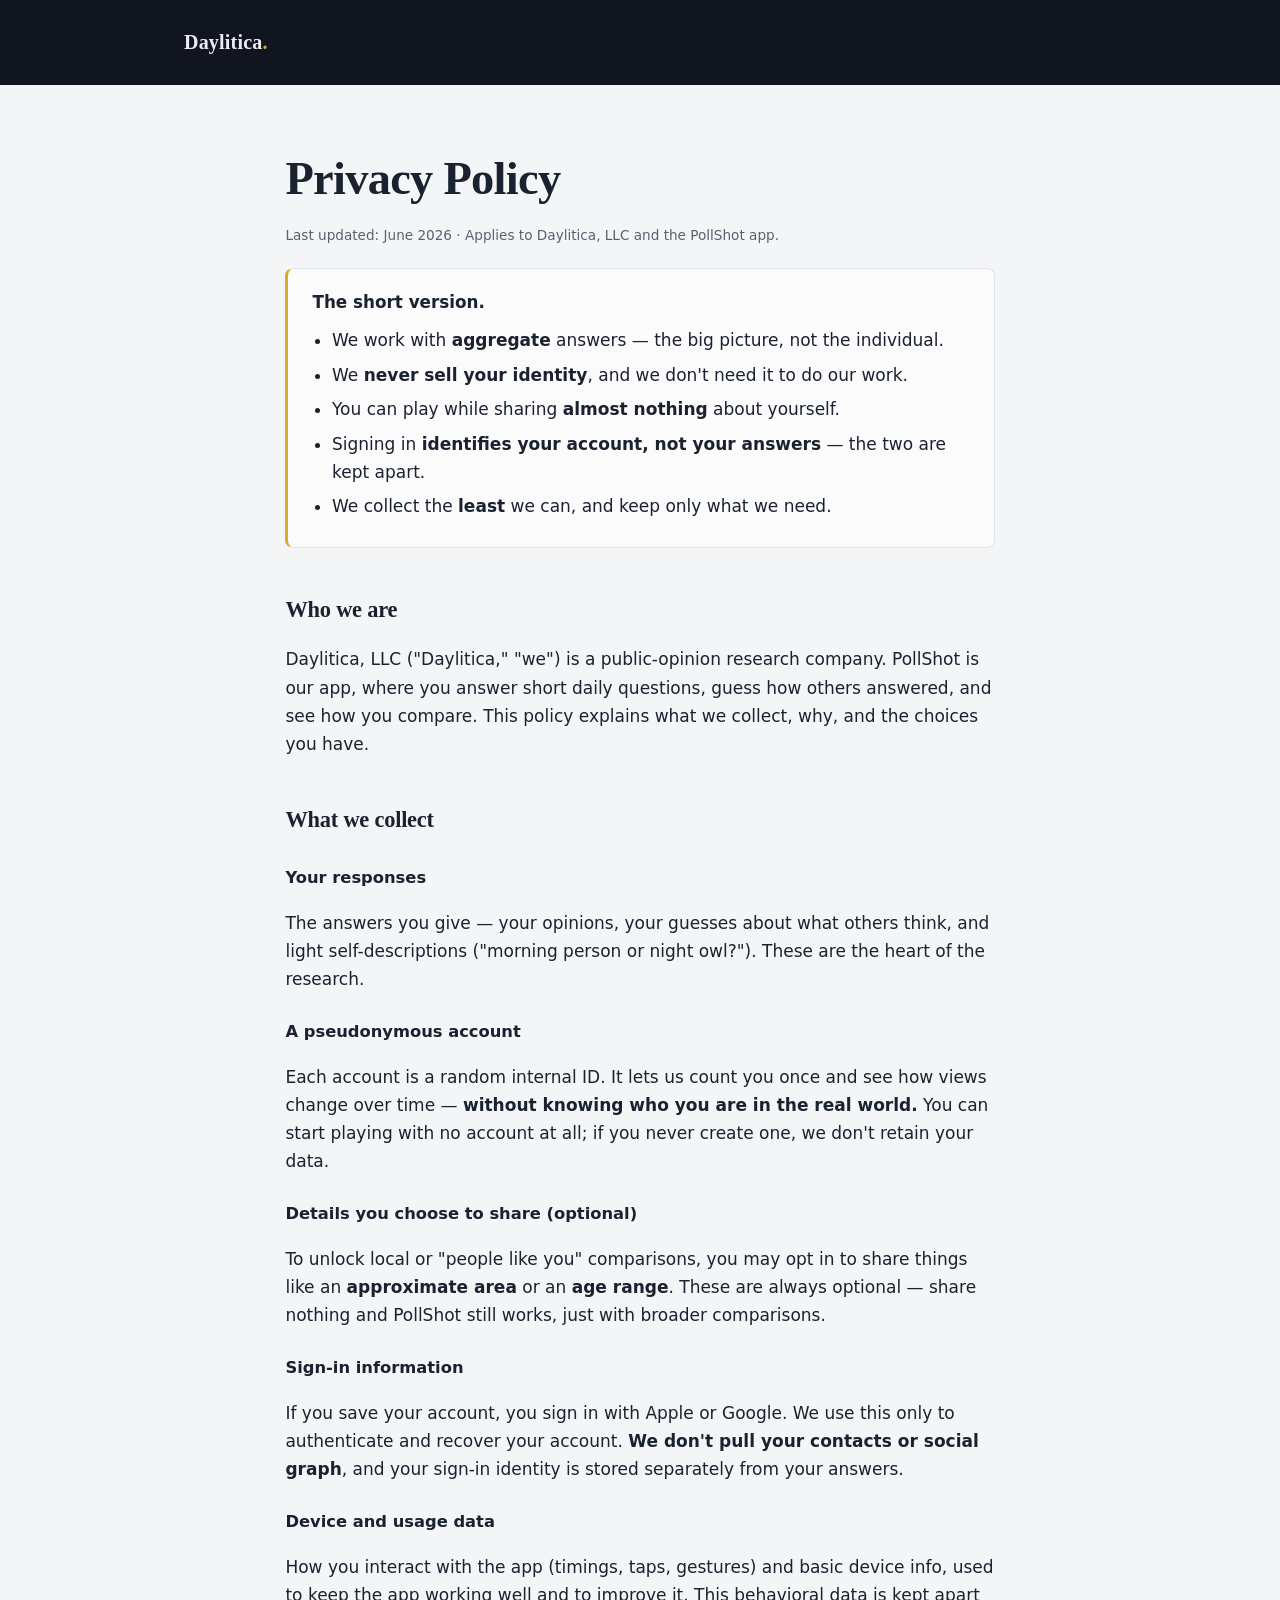
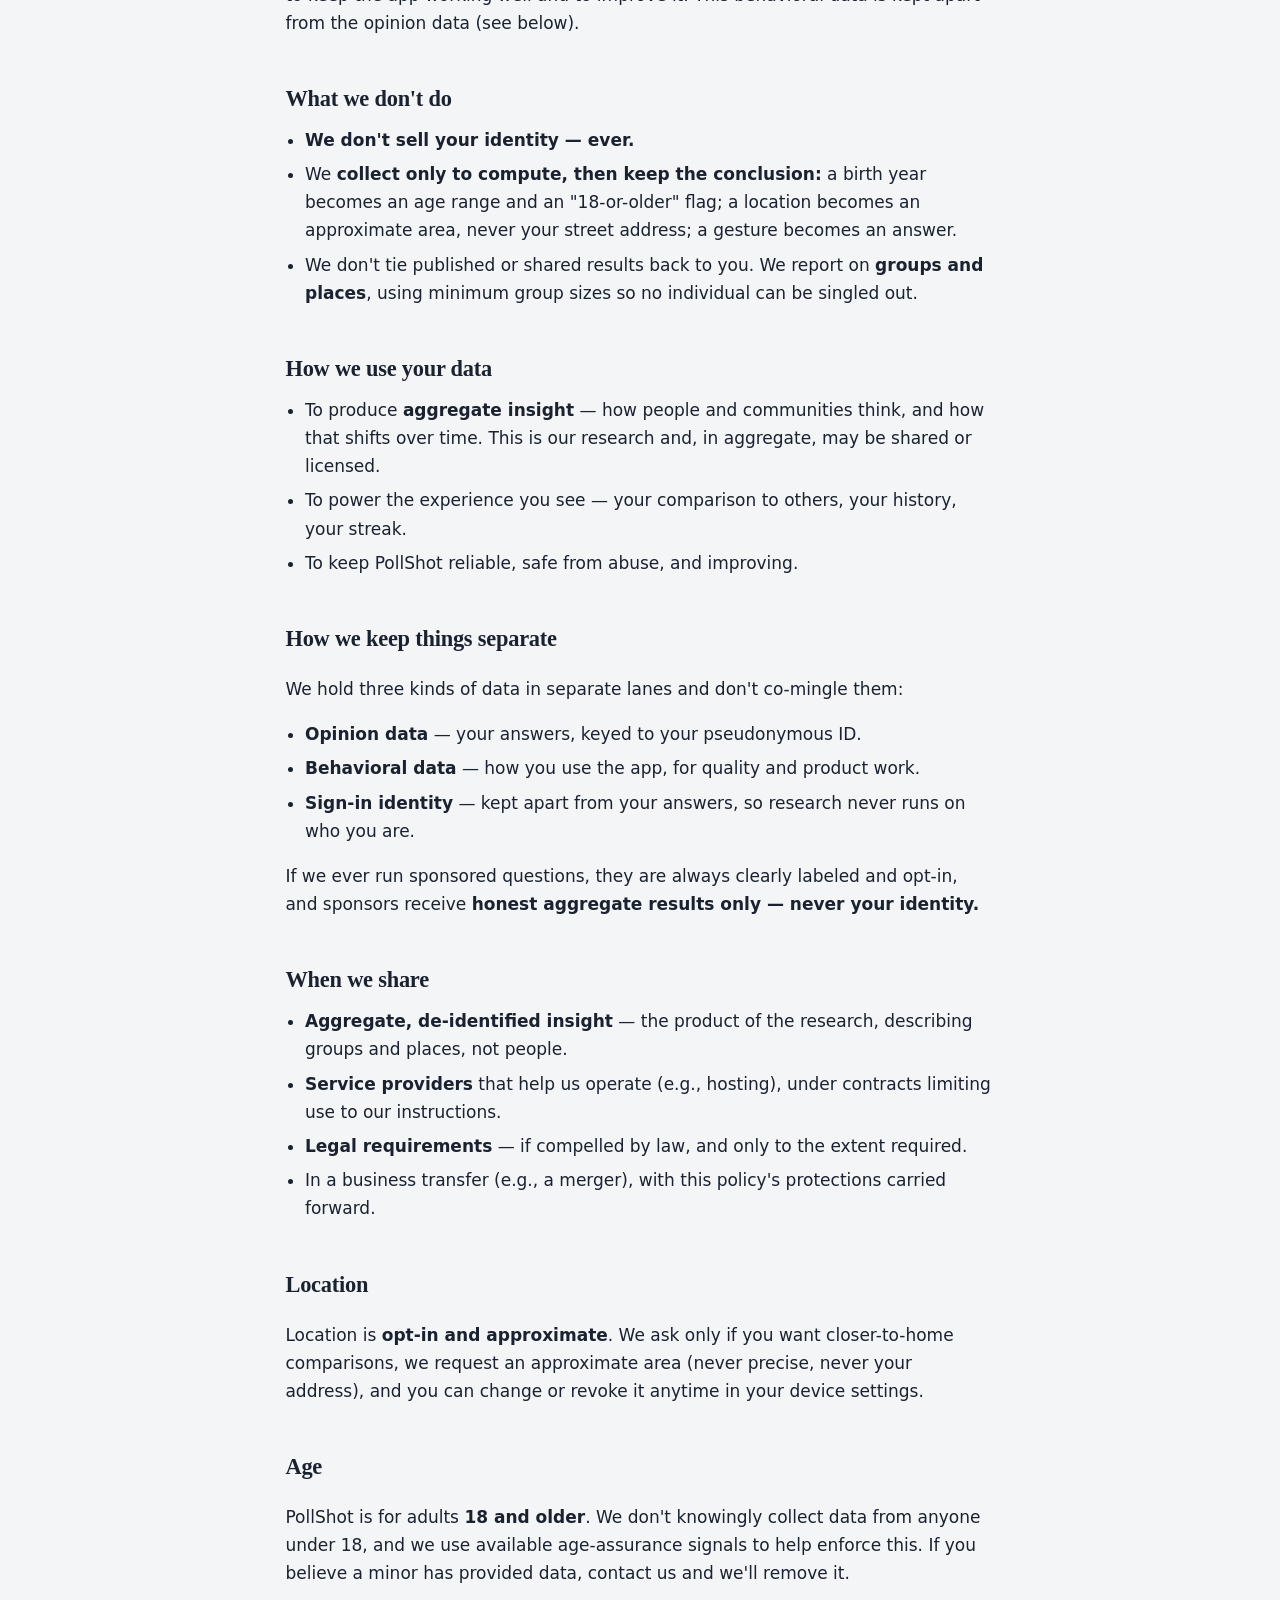
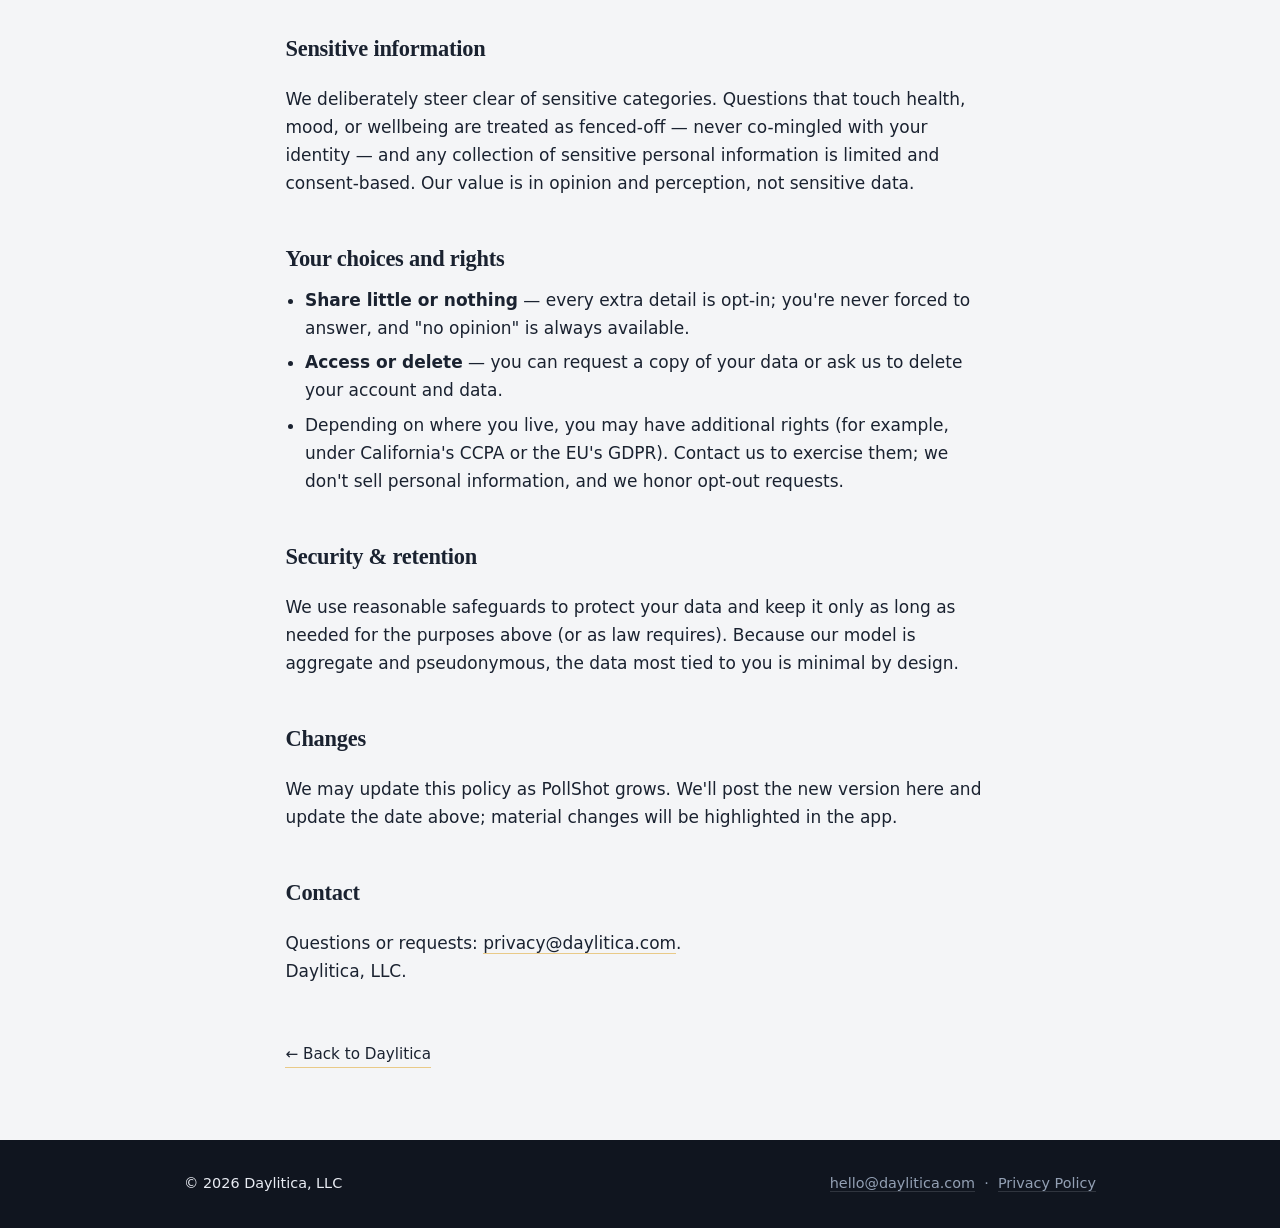
==== privacy.html @ 35c39e45 "Add Daylitica marketing site (sites/daylitica/) for Apple org enrollment Landing (index.html) + priv" ====
<!doctype html>
<html lang="en">
<head>
  <meta charset="utf-8">
  <title>Privacy Policy — Daylitica</title>
  <meta name="viewport" content="width=device-width, initial-scale=1">
  <meta name="description" content="How Daylitica, LLC and PollShot handle your data: in aggregate, pseudonymously, and never by selling your identity.">
  <link rel="stylesheet" href="style.css">
</head>
<body>
  <header class="doc-header">
    <div class="wrap">
      <p class="brand"><a href="index.html">Daylitica<span class="dot">.</span></a></p>
    </div>
  </header>

  <article class="doc">
    <h1>Privacy Policy</h1>
    <p class="updated">Last updated: June 2026 · Applies to Daylitica, LLC and the PollShot app.</p>

    <div class="summary">
      <p><strong>The short version.</strong></p>
      <ul>
        <li>We work with <strong>aggregate</strong> answers — the big picture, not the individual.</li>
        <li>We <strong>never sell your identity</strong>, and we don't need it to do our work.</li>
        <li>You can play while sharing <strong>almost nothing</strong> about yourself.</li>
        <li>Signing in <strong>identifies your account, not your answers</strong> — the two are kept apart.</li>
        <li>We collect the <strong>least</strong> we can, and keep only what we need.</li>
      </ul>
    </div>

    <h2>Who we are</h2>
    <p>Daylitica, LLC ("Daylitica," "we") is a public-opinion research company. PollShot is our app, where you answer short daily questions, guess how others answered, and see how you compare. This policy explains what we collect, why, and the choices you have.</p>

    <h2>What we collect</h2>
    <h3>Your responses</h3>
    <p>The answers you give — your opinions, your guesses about what others think, and light self-descriptions ("morning person or night owl?"). These are the heart of the research.</p>
    <h3>A pseudonymous account</h3>
    <p>Each account is a random internal ID. It lets us count you once and see how views change over time — <strong>without knowing who you are in the real world.</strong> You can start playing with no account at all; if you never create one, we don't retain your data.</p>
    <h3>Details you choose to share (optional)</h3>
    <p>To unlock local or "people like you" comparisons, you may opt in to share things like an <strong>approximate area</strong> or an <strong>age range</strong>. These are always optional — share nothing and PollShot still works, just with broader comparisons.</p>
    <h3>Sign-in information</h3>
    <p>If you save your account, you sign in with Apple or Google. We use this only to authenticate and recover your account. <strong>We don't pull your contacts or social graph</strong>, and your sign-in identity is stored separately from your answers.</p>
    <h3>Device and usage data</h3>
    <p>How you interact with the app (timings, taps, gestures) and basic device info, used to keep the app working well and to improve it. This behavioral data is kept apart from the opinion data (see below).</p>

    <h2>What we don't do</h2>
    <ul>
      <li><strong>We don't sell your identity — ever.</strong></li>
      <li>We <strong>collect only to compute, then keep the conclusion:</strong> a birth year becomes an age range and an "18-or-older" flag; a location becomes an approximate area, never your street address; a gesture becomes an answer.</li>
      <li>We don't tie published or shared results back to you. We report on <strong>groups and places</strong>, using minimum group sizes so no individual can be singled out.</li>
    </ul>

    <h2>How we use your data</h2>
    <ul>
      <li>To produce <strong>aggregate insight</strong> — how people and communities think, and how that shifts over time. This is our research and, in aggregate, may be shared or licensed.</li>
      <li>To power the experience you see — your comparison to others, your history, your streak.</li>
      <li>To keep PollShot reliable, safe from abuse, and improving.</li>
    </ul>

    <h2>How we keep things separate</h2>
    <p>We hold three kinds of data in separate lanes and don't co-mingle them:</p>
    <ul>
      <li><strong>Opinion data</strong> — your answers, keyed to your pseudonymous ID.</li>
      <li><strong>Behavioral data</strong> — how you use the app, for quality and product work.</li>
      <li><strong>Sign-in identity</strong> — kept apart from your answers, so research never runs on who you are.</li>
    </ul>
    <p>If we ever run sponsored questions, they are always clearly labeled and opt-in, and sponsors receive <strong>honest aggregate results only — never your identity.</strong></p>

    <h2>When we share</h2>
    <ul>
      <li><strong>Aggregate, de-identified insight</strong> — the product of the research, describing groups and places, not people.</li>
      <li><strong>Service providers</strong> that help us operate (e.g., hosting), under contracts limiting use to our instructions.</li>
      <li><strong>Legal requirements</strong> — if compelled by law, and only to the extent required.</li>
      <li>In a business transfer (e.g., a merger), with this policy's protections carried forward.</li>
    </ul>

    <h2>Location</h2>
    <p>Location is <strong>opt-in and approximate</strong>. We ask only if you want closer-to-home comparisons, we request an approximate area (never precise, never your address), and you can change or revoke it anytime in your device settings.</p>

    <h2>Age</h2>
    <p>PollShot is for adults <strong>18 and older</strong>. We don't knowingly collect data from anyone under 18, and we use available age-assurance signals to help enforce this. If you believe a minor has provided data, contact us and we'll remove it.</p>

    <h2>Sensitive information</h2>
    <p>We deliberately steer clear of sensitive categories. Questions that touch health, mood, or wellbeing are treated as fenced-off — never co-mingled with your identity — and any collection of sensitive personal information is limited and consent-based. Our value is in opinion and perception, not sensitive data.</p>

    <h2>Your choices and rights</h2>
    <ul>
      <li><strong>Share little or nothing</strong> — every extra detail is opt-in; you're never forced to answer, and "no opinion" is always available.</li>
      <li><strong>Access or delete</strong> — you can request a copy of your data or ask us to delete your account and data.</li>
      <li>Depending on where you live, you may have additional rights (for example, under California's CCPA or the EU's GDPR). Contact us to exercise them; we don't sell personal information, and we honor opt-out requests.</li>
    </ul>

    <h2>Security &amp; retention</h2>
    <p>We use reasonable safeguards to protect your data and keep it only as long as needed for the purposes above (or as law requires). Because our model is aggregate and pseudonymous, the data most tied to you is minimal by design.</p>

    <h2>Changes</h2>
    <p>We may update this policy as PollShot grows. We'll post the new version here and update the date above; material changes will be highlighted in the app.</p>

    <h2>Contact</h2>
    <p>Questions or requests: <a href="mailto:privacy@daylitica.com">privacy@daylitica.com</a>.<br>
    Daylitica, LLC.</p>

    <a class="back" href="index.html">← Back to Daylitica</a>
  </article>

  <footer>
    <div class="wrap">
      <span class="legal">© 2026 Daylitica, LLC</span>
      <span><a href="mailto:hello@daylitica.com">hello@daylitica.com</a> &nbsp;·&nbsp; <a href="privacy.html">Privacy Policy</a></span>
    </div>
  </footer>
</body>
</html>
---- style.css ----
:root{
  --ink:#10151F; --ink-2:#171F2E; --paper:#F4F5F7; --paper-2:#FBFBFC;
  --text:#1A2230; --text-soft:#57616F; --on-ink:#E9ECF3; --on-ink-soft:#93A0B4;
  --gold:#E0A82E; --teal:#3E8E92; --line:#E1E4E9; --line-ink:rgba(233,236,243,.14);
  --serif:ui-serif,"New York",Georgia,"Times New Roman",serif;
  --sans:-apple-system,system-ui,"Segoe UI",Roboto,Helvetica,Arial,sans-serif;
  --measure:64ch;
}
*{box-sizing:border-box}
body{margin:0;background:var(--paper);color:var(--text);font-family:var(--sans);
  font-size:17px;line-height:1.65;-webkit-font-smoothing:antialiased;text-rendering:optimizeLegibility}
.wrap{max-width:960px;margin:0 auto;padding:0 24px}
.eyebrow{font-size:.72rem;letter-spacing:.16em;text-transform:uppercase;font-weight:600;color:var(--text-soft)}
a{color:var(--text);text-decoration:none;border-bottom:1px solid rgba(224,168,46,.55);transition:border-color .15s,color .15s}
a:hover{color:#000;border-bottom-color:var(--gold)}
a:focus-visible{outline:2px solid var(--gold);outline-offset:3px;border-radius:2px}

/* Hero */
.hero{background:var(--ink);color:var(--on-ink);padding:72px 0 84px;position:relative;overflow:hidden}
.hero::after{content:"";position:absolute;left:0;right:0;bottom:0;height:1px;background:linear-gradient(90deg,transparent,var(--gold),transparent);opacity:.5}
.hero .eyebrow{color:var(--on-ink-soft)}
.brand{font-family:var(--serif);font-weight:600;font-size:1.5rem;letter-spacing:.01em;margin:0 0 40px}
.brand a{border:0;color:inherit}
.brand .dot{color:var(--gold)}
.thesis{font-family:var(--serif);font-weight:600;font-size:clamp(2.3rem,6vw,4rem);line-height:1.08;
  letter-spacing:-.015em;text-wrap:balance;margin:.5rem 0 0;max-width:15ch}
.thesis em{font-style:normal;color:var(--gold)}
.lede{font-size:1.18rem;line-height:1.55;color:var(--on-ink);max-width:52ch;margin:28px 0 0}
.lede .soft{color:var(--on-ink-soft)}

/* Sections */
section{padding:64px 0;border-top:1px solid var(--line)}
section:first-of-type{border-top:0}
h2{font-family:var(--serif);font-weight:600;font-size:1.9rem;letter-spacing:-.01em;
  text-wrap:balance;margin:.4rem 0 .9rem;max-width:22ch}
p{max-width:var(--measure)}
.muted{color:var(--text-soft)}

/* PollShot band */
.product{background:var(--ink-2);color:var(--on-ink);border-radius:14px;padding:40px 40px 44px;display:grid;gap:8px}
.product .eyebrow{color:var(--teal)}
.product h2{color:var(--on-ink)}
.product p{color:var(--on-ink);max-width:56ch}
.product .status{margin-top:14px;display:inline-block;font-size:.8rem;letter-spacing:.1em;
  text-transform:uppercase;color:var(--on-ink-soft);border:1px solid var(--line-ink);border-radius:999px;padding:6px 14px}

/* Principles */
.cols{display:grid;grid-template-columns:repeat(3,1fr);gap:36px 32px;margin-top:12px}
.cols h3{font-size:1.02rem;font-weight:700;margin:0 0 6px;letter-spacing:.01em}
.cols h3::before{content:"";display:block;width:26px;height:2px;background:var(--gold);margin-bottom:14px}
.cols p{font-size:.98rem;color:var(--text-soft);max-width:34ch;margin:0}

/* Contact */
.contact-grid{display:flex;flex-wrap:wrap;gap:40px 64px;margin-top:8px}
.contact-grid .label{font-size:.72rem;letter-spacing:.14em;text-transform:uppercase;color:var(--text-soft);margin-bottom:6px}
.contact-grid .val{font-size:1.1rem}

/* Footer */
footer{background:var(--ink);color:var(--on-ink-soft);padding:32px 0;font-size:.9rem}
footer .wrap{display:flex;flex-wrap:wrap;gap:8px 28px;align-items:center;justify-content:space-between}
footer a{color:var(--on-ink-soft);border-bottom-color:var(--line-ink)}
footer a:hover{color:var(--on-ink)}
footer .legal{color:var(--on-ink)}

/* Document pages (privacy) */
.doc-header{background:var(--ink);color:var(--on-ink);padding:26px 0}
.doc-header .brand{margin:0;font-size:1.25rem}
.doc{max-width:70ch;margin:0 auto;padding:56px 24px 72px}
.doc h1{font-family:var(--serif);font-weight:600;font-size:clamp(2rem,5vw,2.9rem);letter-spacing:-.015em;margin:0 0 6px;text-wrap:balance}
.doc .updated{font-size:.85rem;color:var(--text-soft);margin:0 0 8px}
.doc h2{font-family:var(--serif);font-size:1.4rem;margin:44px 0 4px;max-width:none}
.doc h3{font-size:1.02rem;font-weight:700;margin:26px 0 2px}
.doc p,.doc li{max-width:none;color:var(--text)}
.doc ul{padding-left:1.15em;margin:.5rem 0}
.doc li{margin:.4rem 0}
.doc li strong{font-weight:650}
.summary{background:var(--paper-2);border:1px solid var(--line);border-left:3px solid var(--gold);
  border-radius:8px;padding:20px 24px;margin:22px 0 8px}
.summary p{margin:0;font-size:1.05rem}
.summary ul{margin:.6rem 0 0}
.back{display:inline-block;margin-top:40px;font-size:.95rem}

@media (max-width:640px){
  body{font-size:16px}
  .cols{grid-template-columns:1fr;gap:28px}
  .product{padding:30px 26px 34px}
  section{padding:48px 0}
  .hero{padding:56px 0 64px}
  .doc{padding:40px 20px 56px}
}
@media (prefers-reduced-motion:reduce){*{transition:none!important}}
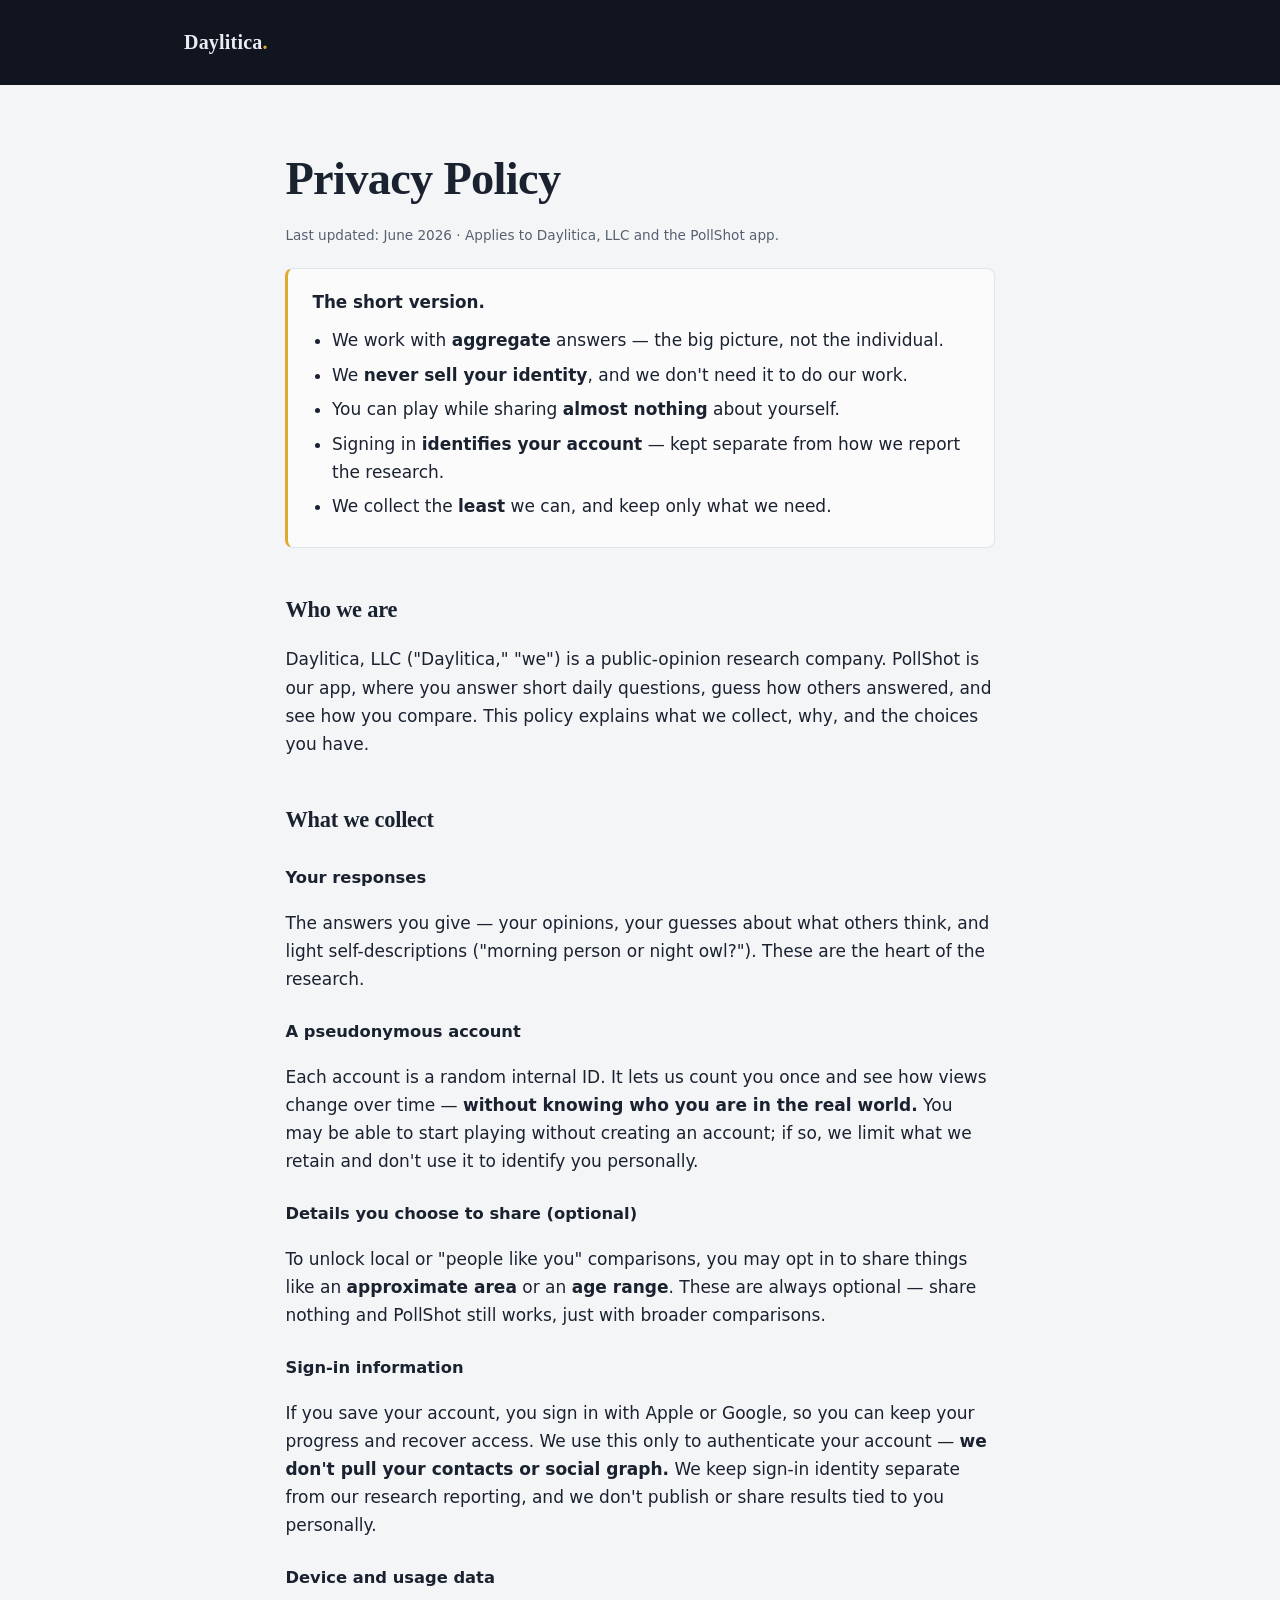
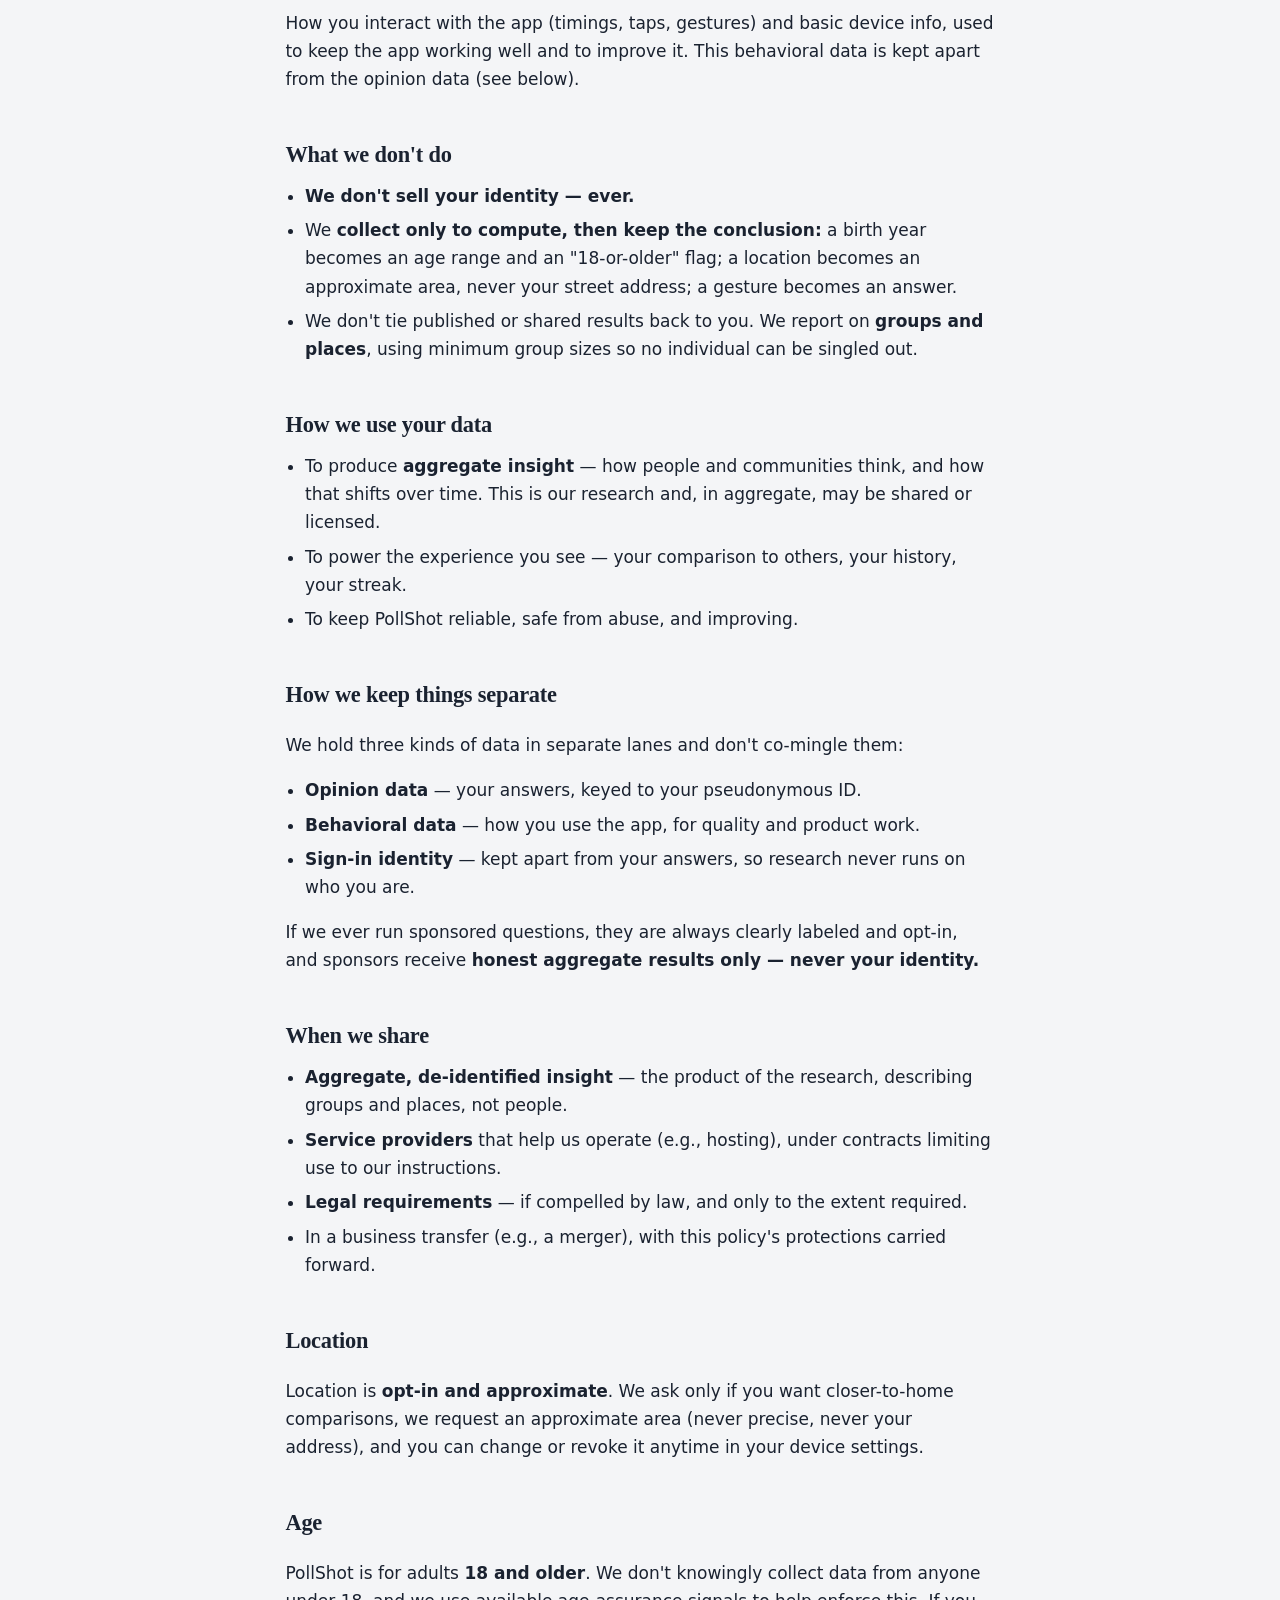
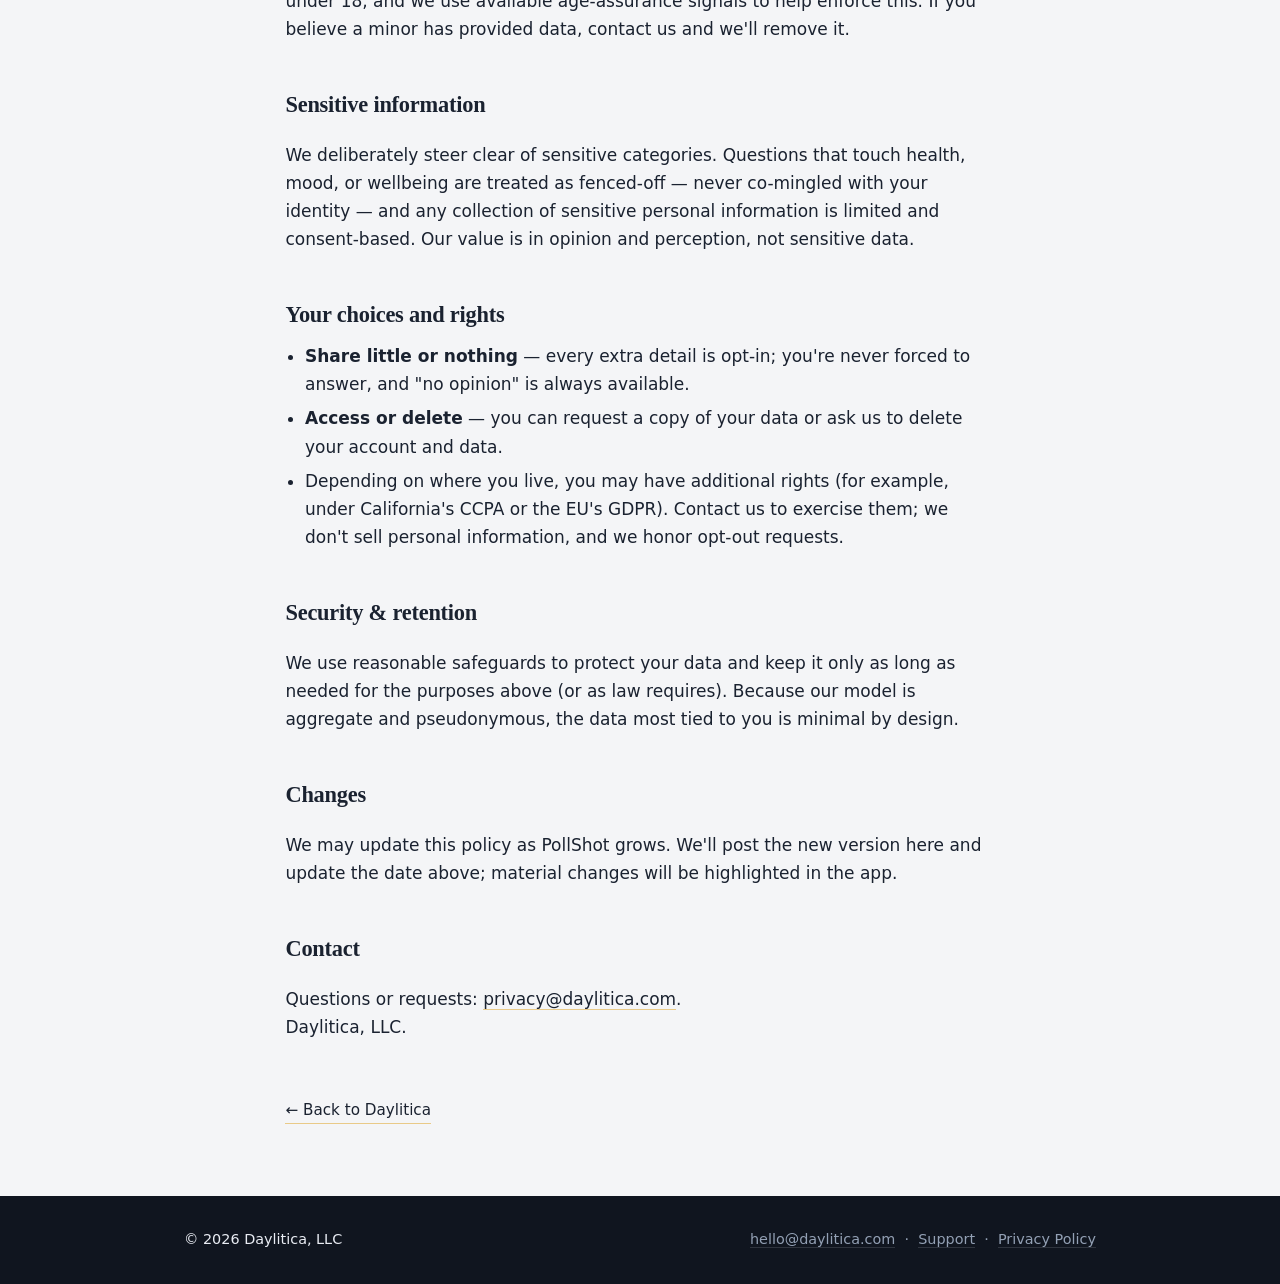
==== commit 12c063c9: "Daylitica site: soften pre-launch overpromises + add support page (review edits) - Rigorous card: dr" ====
--- a/privacy.html
+++ b/privacy.html
@@ -24,7 +24,7 @@
         <li>We work with <strong>aggregate</strong> answers — the big picture, not the individual.</li>
         <li>We <strong>never sell your identity</strong>, and we don't need it to do our work.</li>
         <li>You can play while sharing <strong>almost nothing</strong> about yourself.</li>
-        <li>Signing in <strong>identifies your account, not your answers</strong> — the two are kept apart.</li>
+        <li>Signing in <strong>identifies your account</strong> — kept separate from how we report the research.</li>
         <li>We collect the <strong>least</strong> we can, and keep only what we need.</li>
       </ul>
     </div>
@@ -36,11 +36,11 @@
     <h3>Your responses</h3>
     <p>The answers you give — your opinions, your guesses about what others think, and light self-descriptions ("morning person or night owl?"). These are the heart of the research.</p>
     <h3>A pseudonymous account</h3>
-    <p>Each account is a random internal ID. It lets us count you once and see how views change over time — <strong>without knowing who you are in the real world.</strong> You can start playing with no account at all; if you never create one, we don't retain your data.</p>
+    <p>Each account is a random internal ID. It lets us count you once and see how views change over time — <strong>without knowing who you are in the real world.</strong> You may be able to start playing without creating an account; if so, we limit what we retain and don't use it to identify you personally.</p>
     <h3>Details you choose to share (optional)</h3>
     <p>To unlock local or "people like you" comparisons, you may opt in to share things like an <strong>approximate area</strong> or an <strong>age range</strong>. These are always optional — share nothing and PollShot still works, just with broader comparisons.</p>
     <h3>Sign-in information</h3>
-    <p>If you save your account, you sign in with Apple or Google. We use this only to authenticate and recover your account. <strong>We don't pull your contacts or social graph</strong>, and your sign-in identity is stored separately from your answers.</p>
+    <p>If you save your account, you sign in with Apple or Google, so you can keep your progress and recover access. We use this only to authenticate your account — <strong>we don't pull your contacts or social graph.</strong> We keep sign-in identity separate from our research reporting, and we don't publish or share results tied to you personally.</p>
     <h3>Device and usage data</h3>
     <p>How you interact with the app (timings, taps, gestures) and basic device info, used to keep the app working well and to improve it. This behavioral data is kept apart from the opinion data (see below).</p>
 
@@ -107,7 +107,7 @@
   <footer>
     <div class="wrap">
       <span class="legal">© 2026 Daylitica, LLC</span>
-      <span><a href="mailto:hello@daylitica.com">hello@daylitica.com</a> &nbsp;·&nbsp; <a href="privacy.html">Privacy Policy</a></span>
+      <span><a href="mailto:hello@daylitica.com">hello@daylitica.com</a> &nbsp;·&nbsp; <a href="support.html">Support</a> &nbsp;·&nbsp; <a href="privacy.html">Privacy Policy</a></span>
     </div>
   </footer>
 </body>
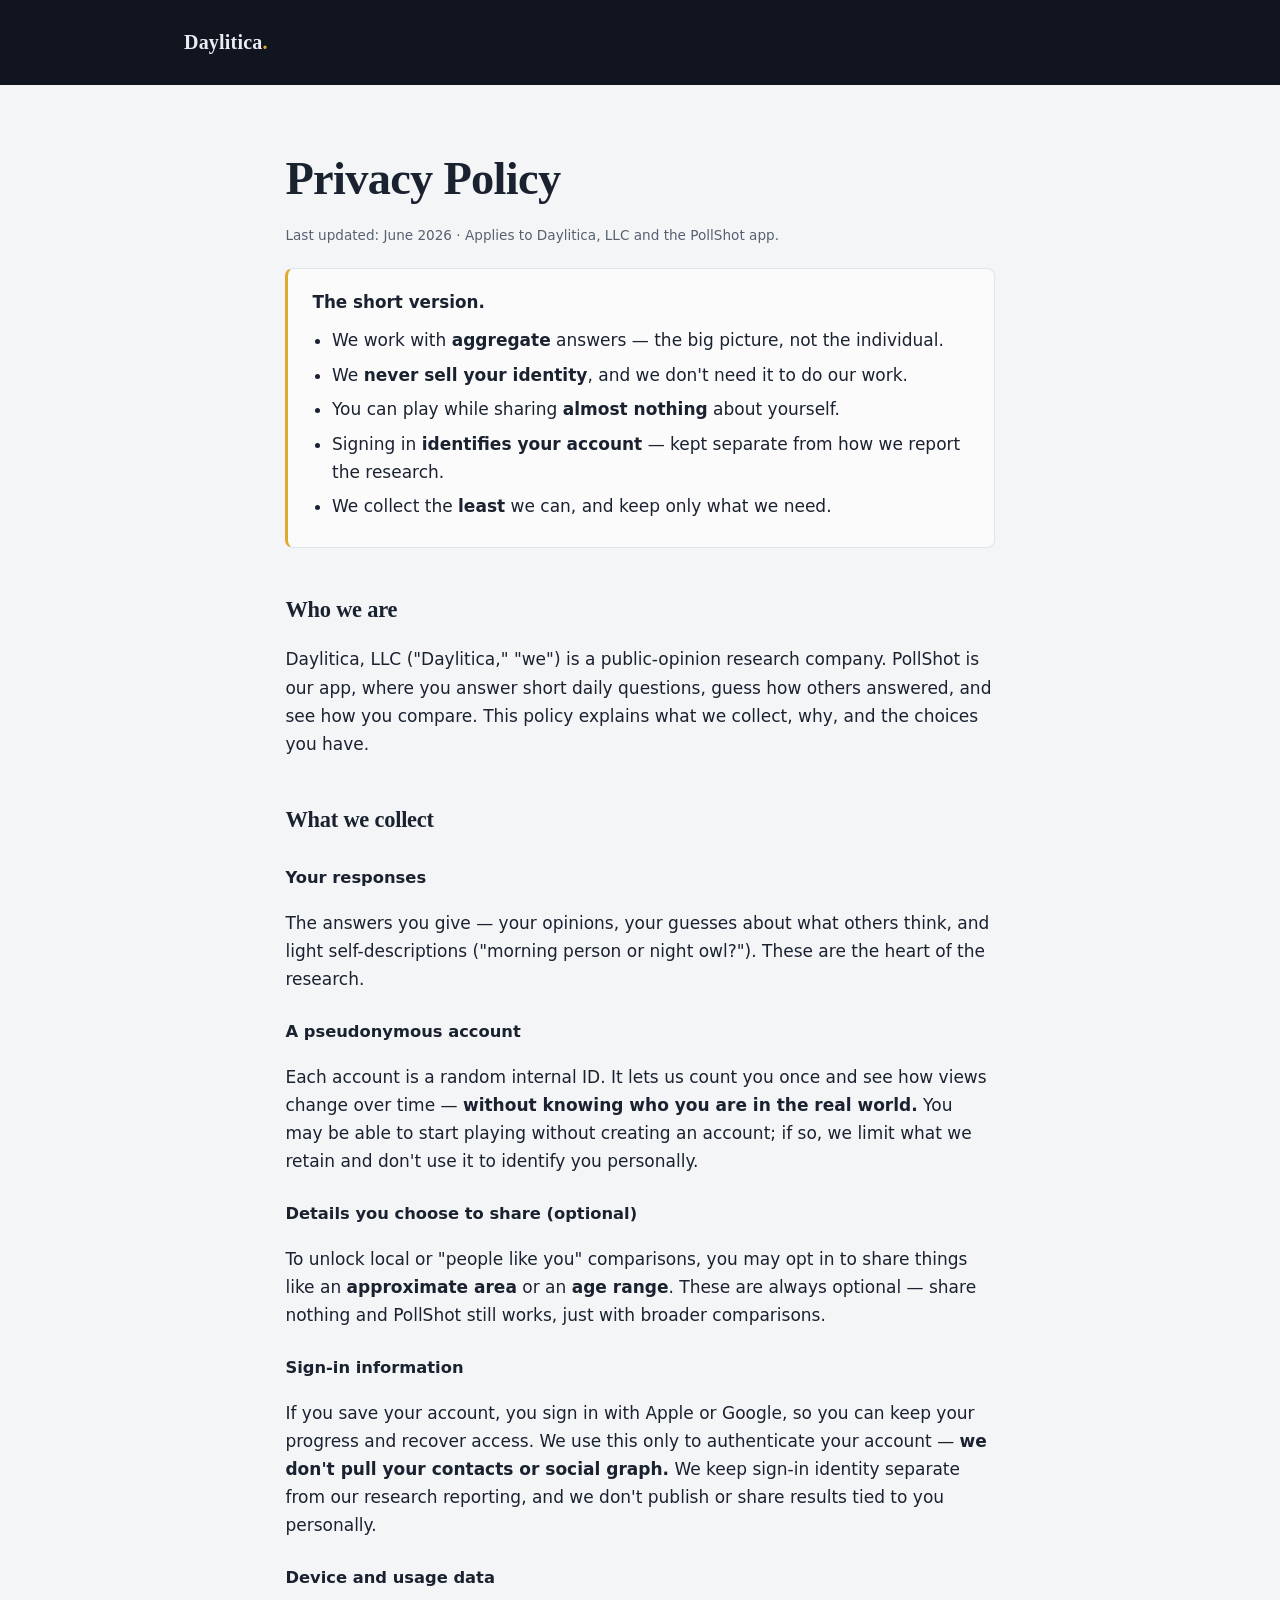
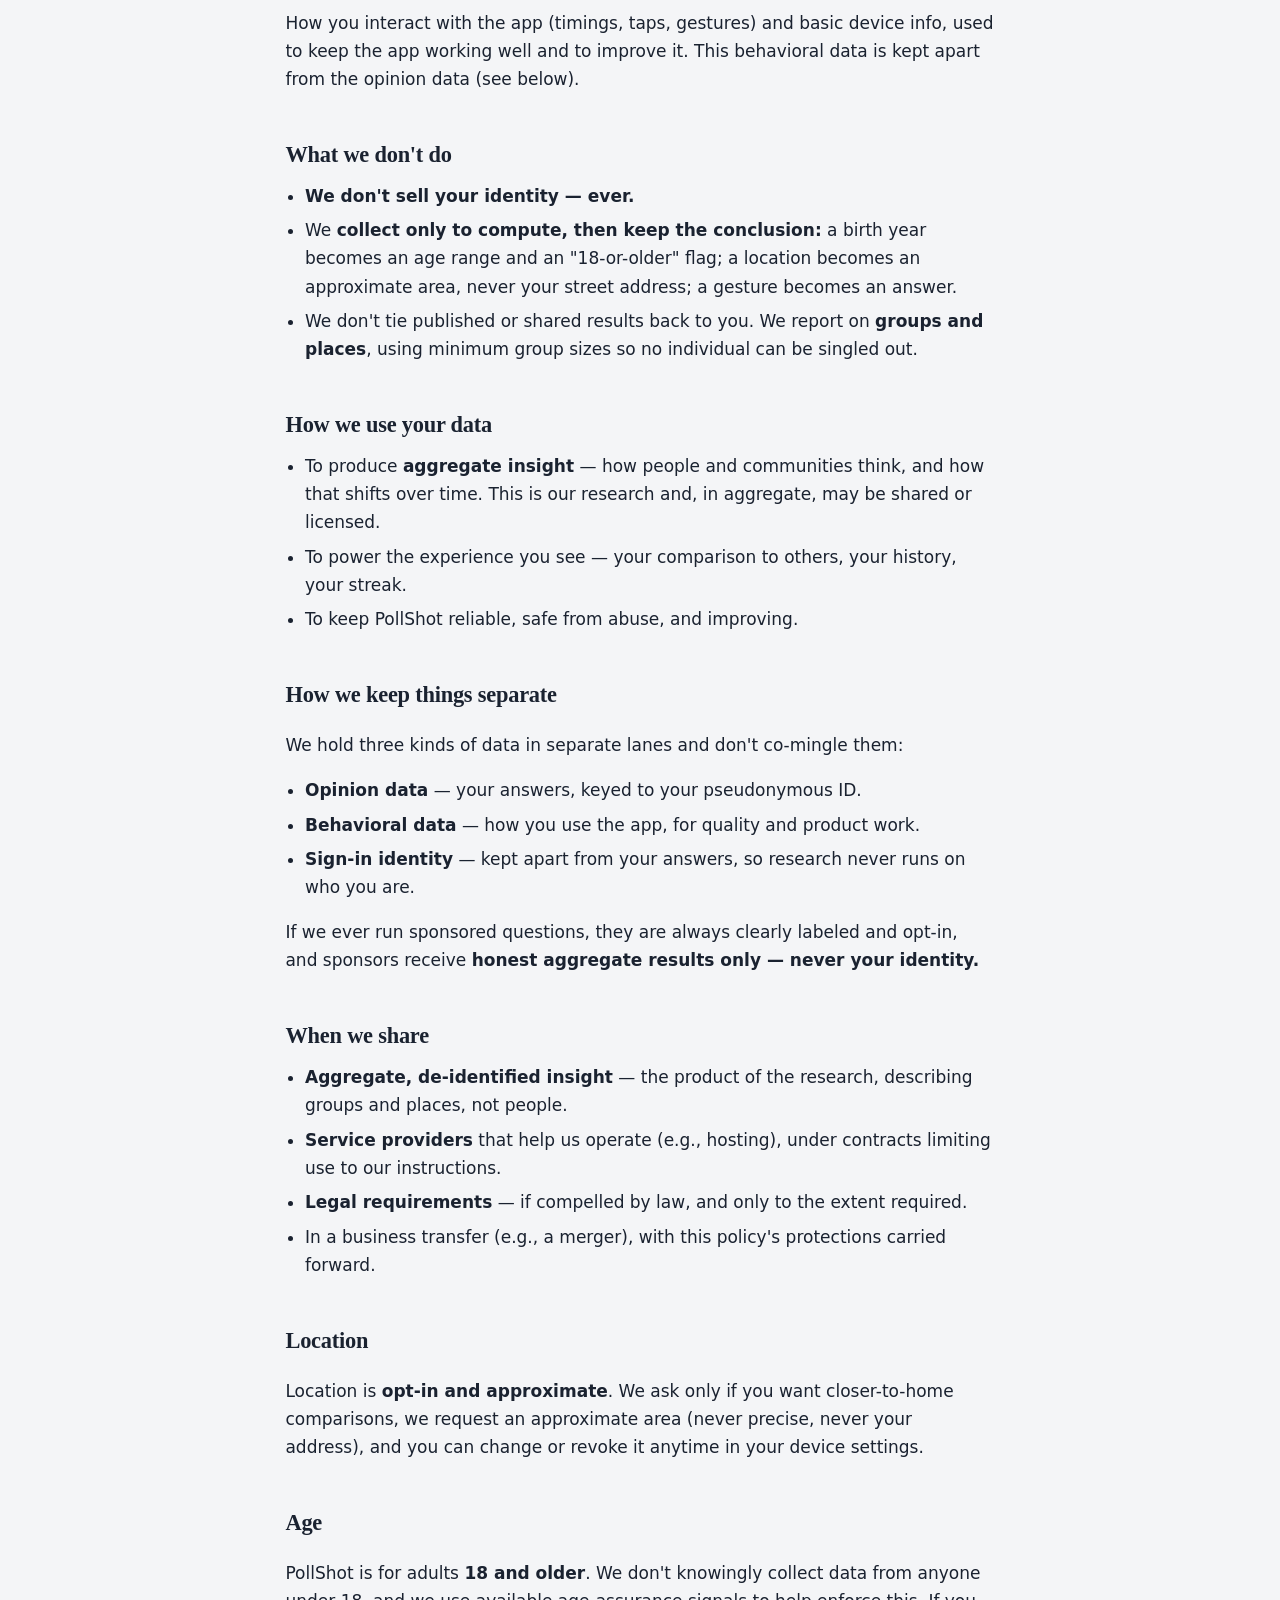
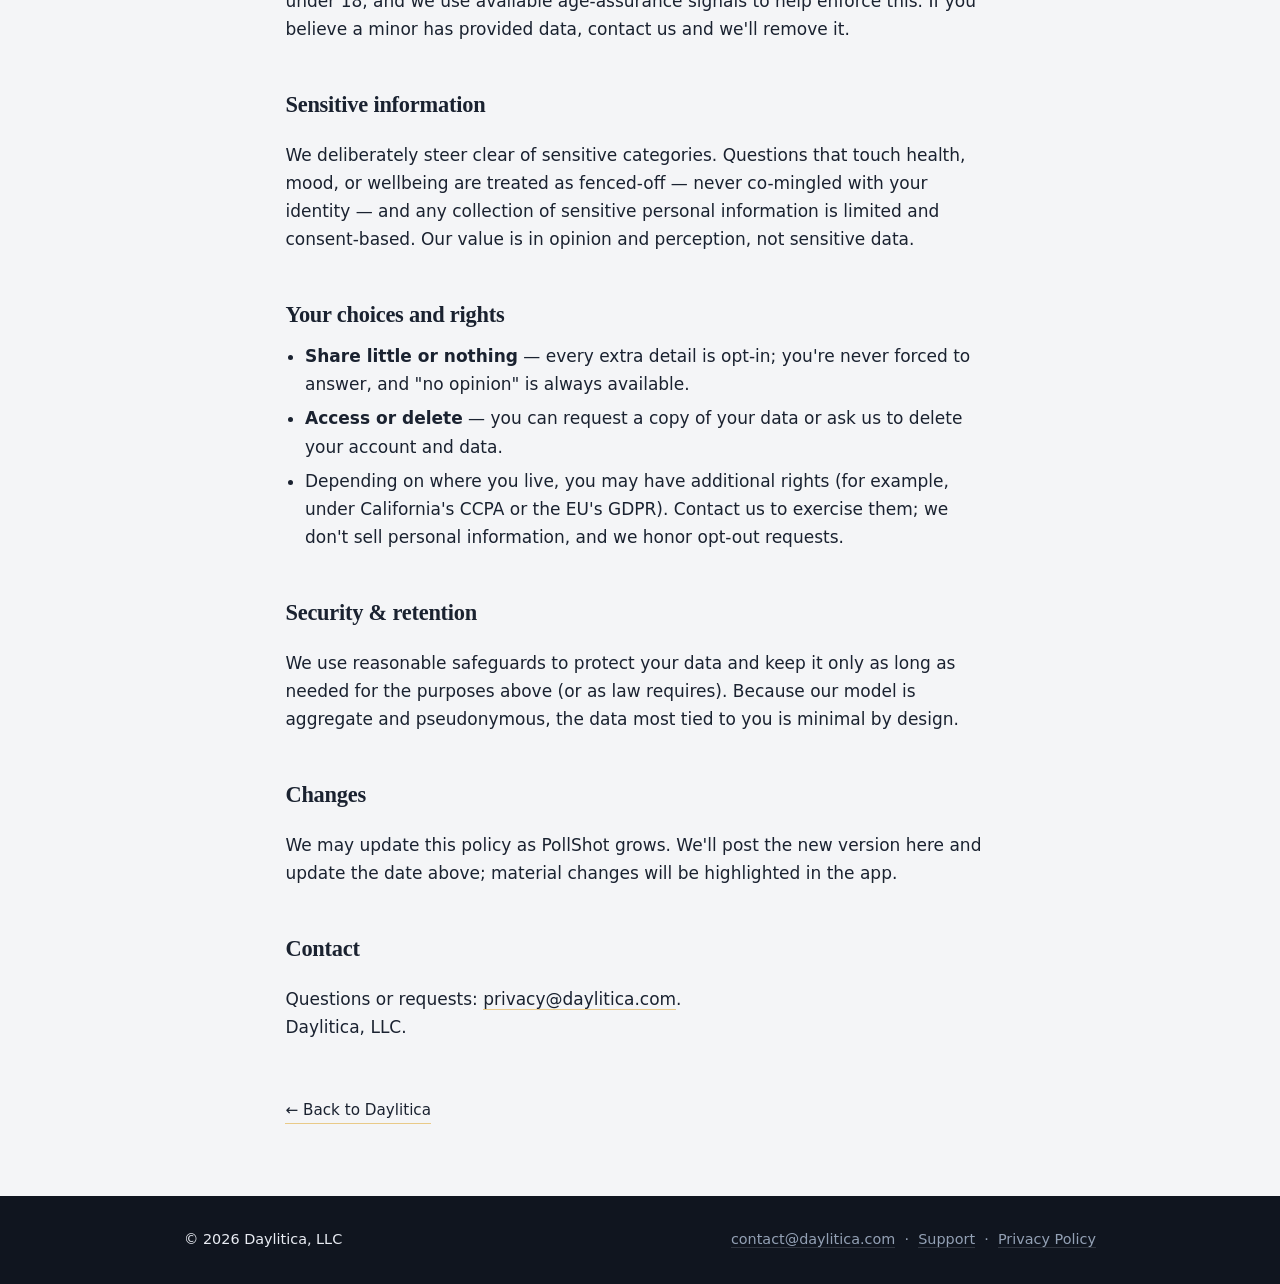
==== commit ae103228: "Daylitica site: contact@ (not hello@), Texas LLC entity line" ====
--- a/privacy.html
+++ b/privacy.html
@@ -107,7 +107,7 @@
   <footer>
     <div class="wrap">
       <span class="legal">© 2026 Daylitica, LLC</span>
-      <span><a href="mailto:hello@daylitica.com">hello@daylitica.com</a> &nbsp;·&nbsp; <a href="support.html">Support</a> &nbsp;·&nbsp; <a href="privacy.html">Privacy Policy</a></span>
+      <span><a href="mailto:contact@daylitica.com">contact@daylitica.com</a> &nbsp;·&nbsp; <a href="support.html">Support</a> &nbsp;·&nbsp; <a href="privacy.html">Privacy Policy</a></span>
     </div>
   </footer>
 </body>
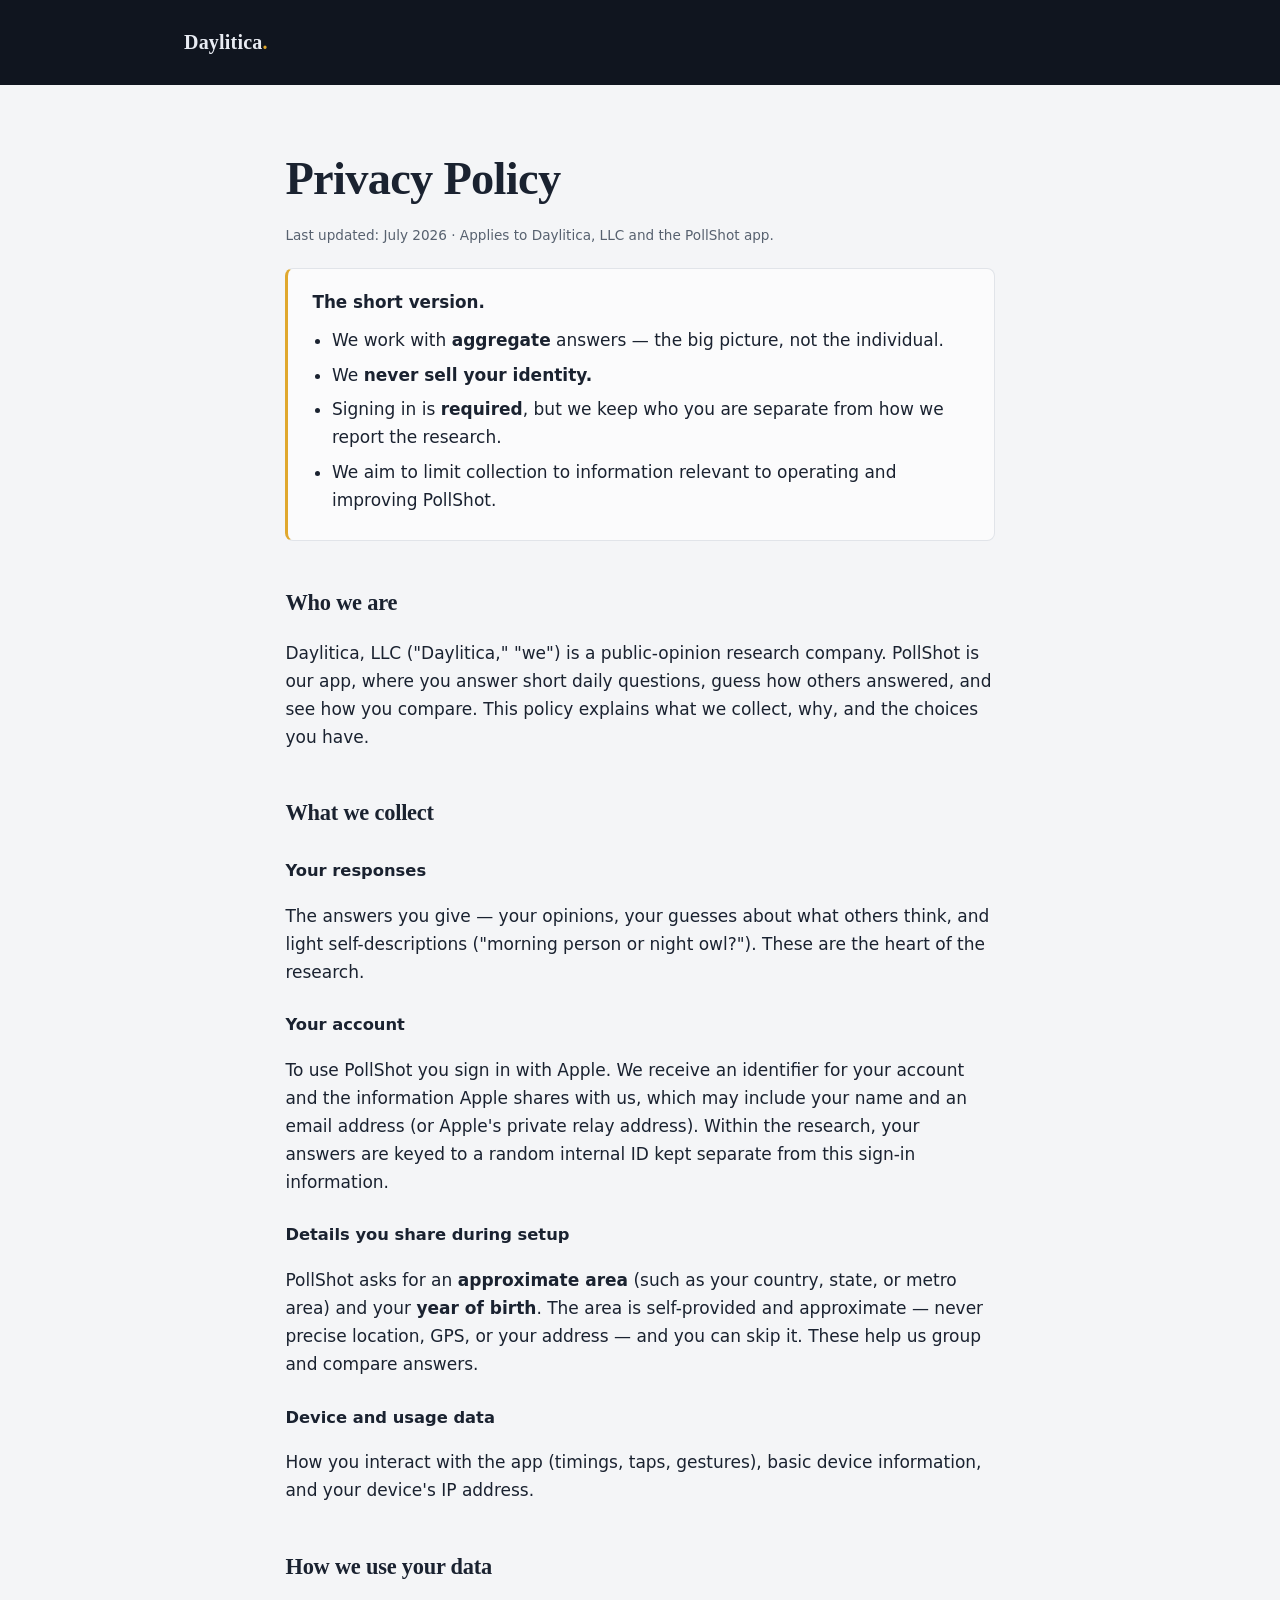
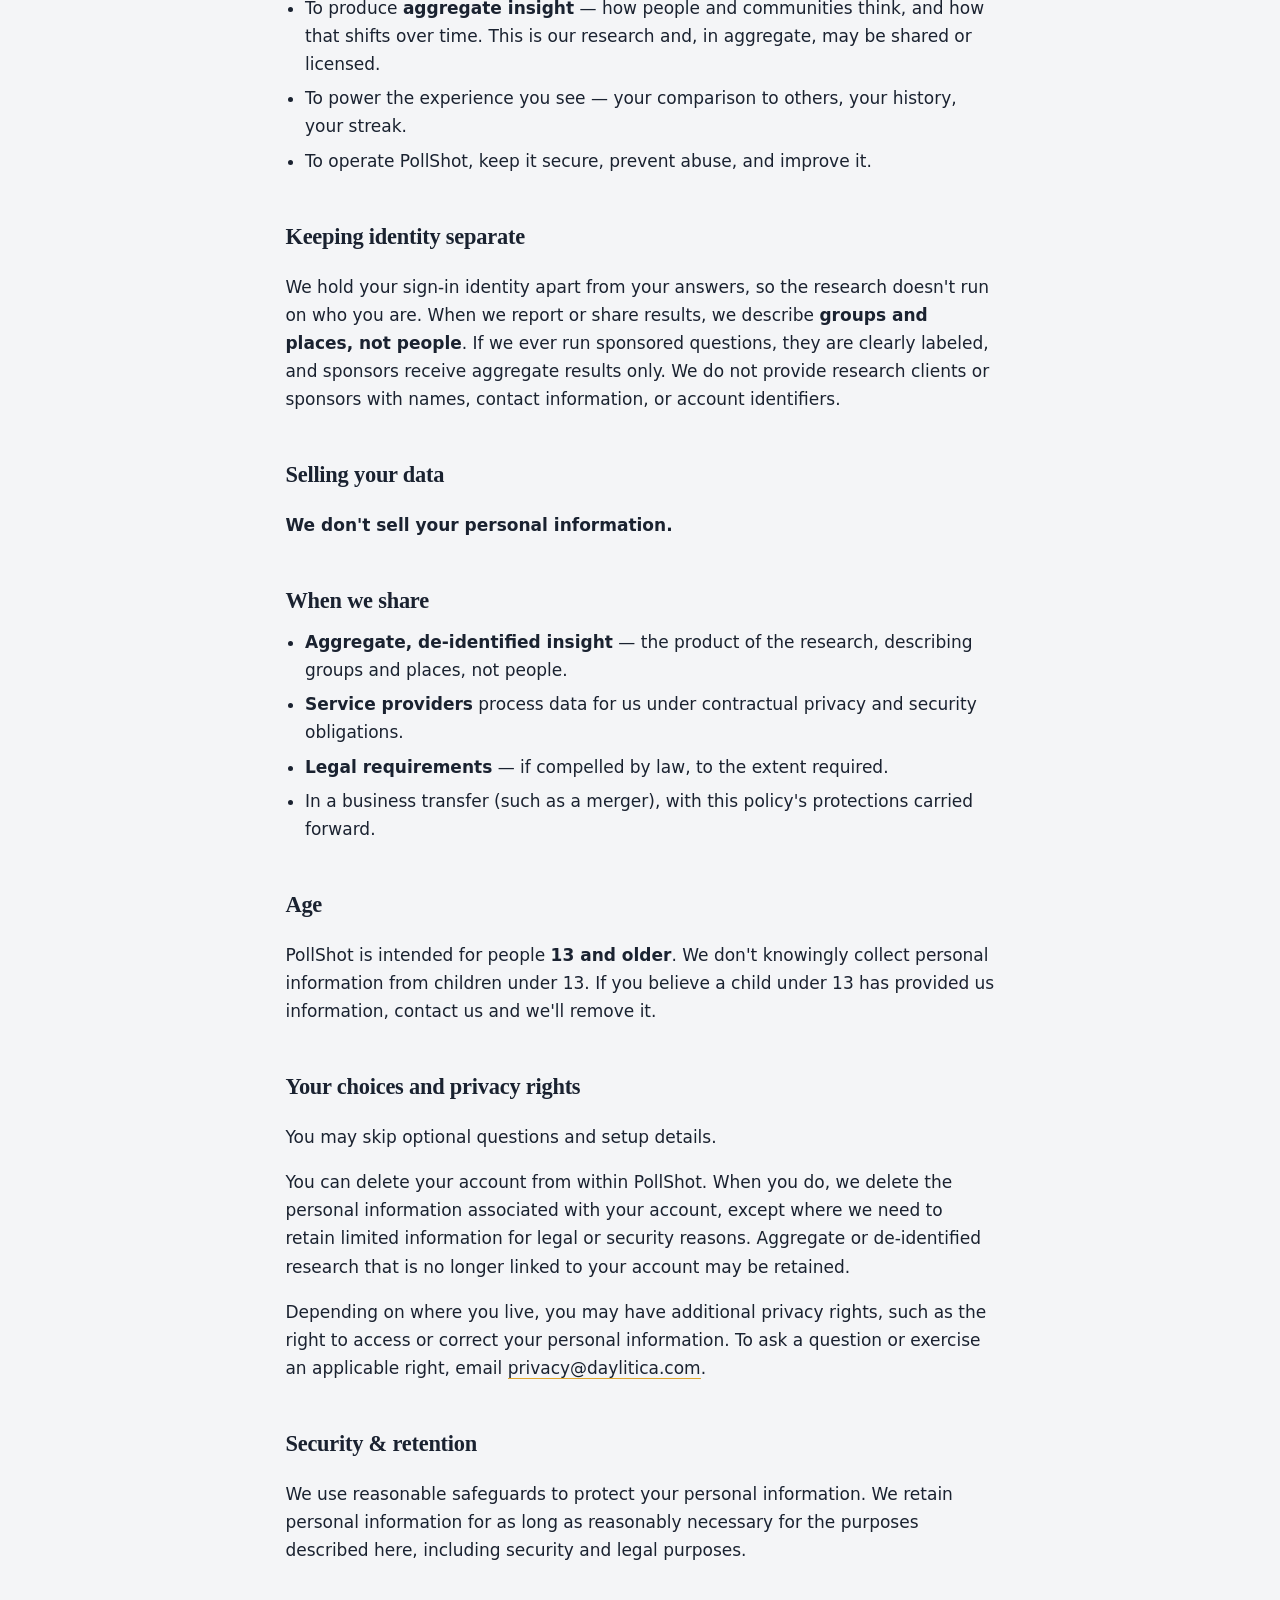
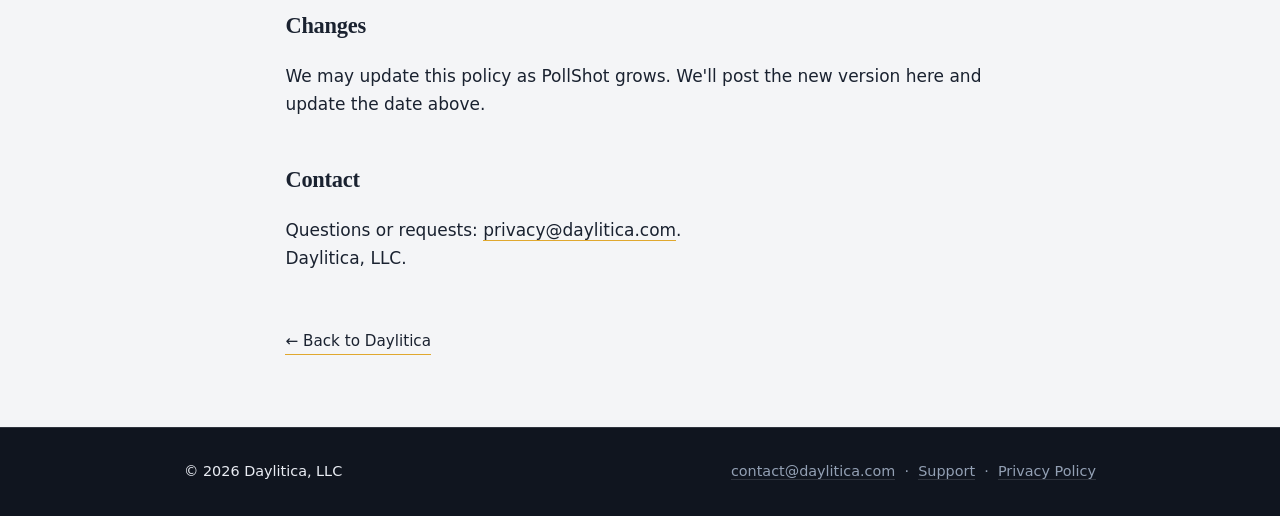
==== commit 7498fd78: "Rebuild daylitica.com on shared design system; reconcile privacy.html to July practices" ====
--- a/privacy.html
+++ b/privacy.html
@@ -1,5 +1,5 @@
 <!doctype html>
-<html lang="en">
+<html lang="en" data-brand="daylitica">
 <head>
   <meta charset="utf-8">
   <title>Privacy Policy — Daylitica</title>
@@ -16,16 +16,15 @@
 
   <article class="doc">
     <h1>Privacy Policy</h1>
-    <p class="updated">Last updated: June 2026 · Applies to Daylitica, LLC and the PollShot app.</p>
+    <p class="updated">Last updated: July 2026 · Applies to Daylitica, LLC and the PollShot app.</p>
 
     <div class="summary">
       <p><strong>The short version.</strong></p>
       <ul>
         <li>We work with <strong>aggregate</strong> answers — the big picture, not the individual.</li>
-        <li>We <strong>never sell your identity</strong>, and we don't need it to do our work.</li>
-        <li>You can play while sharing <strong>almost nothing</strong> about yourself.</li>
-        <li>Signing in <strong>identifies your account</strong> — kept separate from how we report the research.</li>
-        <li>We collect the <strong>least</strong> we can, and keep only what we need.</li>
+        <li>We <strong>never sell your identity.</strong></li>
+        <li>Signing in is <strong>required</strong>, but we keep who you are separate from how we report the research.</li>
+        <li>We aim to limit collection to information relevant to operating and improving PollShot.</li>
       </ul>
     </div>
 
@@ -35,67 +34,47 @@
     <h2>What we collect</h2>
     <h3>Your responses</h3>
     <p>The answers you give — your opinions, your guesses about what others think, and light self-descriptions ("morning person or night owl?"). These are the heart of the research.</p>
-    <h3>A pseudonymous account</h3>
-    <p>Each account is a random internal ID. It lets us count you once and see how views change over time — <strong>without knowing who you are in the real world.</strong> You may be able to start playing without creating an account; if so, we limit what we retain and don't use it to identify you personally.</p>
-    <h3>Details you choose to share (optional)</h3>
-    <p>To unlock local or "people like you" comparisons, you may opt in to share things like an <strong>approximate area</strong> or an <strong>age range</strong>. These are always optional — share nothing and PollShot still works, just with broader comparisons.</p>
-    <h3>Sign-in information</h3>
-    <p>If you save your account, you sign in with Apple or Google, so you can keep your progress and recover access. We use this only to authenticate your account — <strong>we don't pull your contacts or social graph.</strong> We keep sign-in identity separate from our research reporting, and we don't publish or share results tied to you personally.</p>
+    <h3>Your account</h3>
+    <p>To use PollShot you sign in with Apple. We receive an identifier for your account and the information Apple shares with us, which may include your name and an email address (or Apple's private relay address). Within the research, your answers are keyed to a random internal ID kept separate from this sign-in information.</p>
+    <h3>Details you share during setup</h3>
+    <p>PollShot asks for an <strong>approximate area</strong> (such as your country, state, or metro area) and your <strong>year of birth</strong>. The area is self-provided and approximate — never precise location, GPS, or your address — and you can skip it. These help us group and compare answers.</p>
     <h3>Device and usage data</h3>
-    <p>How you interact with the app (timings, taps, gestures) and basic device info, used to keep the app working well and to improve it. This behavioral data is kept apart from the opinion data (see below).</p>
-
-    <h2>What we don't do</h2>
-    <ul>
-      <li><strong>We don't sell your identity — ever.</strong></li>
-      <li>We <strong>collect only to compute, then keep the conclusion:</strong> a birth year becomes an age range and an "18-or-older" flag; a location becomes an approximate area, never your street address; a gesture becomes an answer.</li>
-      <li>We don't tie published or shared results back to you. We report on <strong>groups and places</strong>, using minimum group sizes so no individual can be singled out.</li>
-    </ul>
+    <p>How you interact with the app (timings, taps, gestures), basic device information, and your device's IP address.</p>
 
     <h2>How we use your data</h2>
     <ul>
       <li>To produce <strong>aggregate insight</strong> — how people and communities think, and how that shifts over time. This is our research and, in aggregate, may be shared or licensed.</li>
       <li>To power the experience you see — your comparison to others, your history, your streak.</li>
-      <li>To keep PollShot reliable, safe from abuse, and improving.</li>
+      <li>To operate PollShot, keep it secure, prevent abuse, and improve it.</li>
     </ul>
 
-    <h2>How we keep things separate</h2>
-    <p>We hold three kinds of data in separate lanes and don't co-mingle them:</p>
-    <ul>
-      <li><strong>Opinion data</strong> — your answers, keyed to your pseudonymous ID.</li>
-      <li><strong>Behavioral data</strong> — how you use the app, for quality and product work.</li>
-      <li><strong>Sign-in identity</strong> — kept apart from your answers, so research never runs on who you are.</li>
-    </ul>
-    <p>If we ever run sponsored questions, they are always clearly labeled and opt-in, and sponsors receive <strong>honest aggregate results only — never your identity.</strong></p>
+    <h2>Keeping identity separate</h2>
+    <p>We hold your sign-in identity apart from your answers, so the research doesn't run on who you are. When we report or share results, we describe <strong>groups and places, not people</strong>. If we ever run sponsored questions, they are clearly labeled, and sponsors receive aggregate results only. We do not provide research clients or sponsors with names, contact information, or account identifiers.</p>
+
+    <h2>Selling your data</h2>
+    <p><strong>We don't sell your personal information.</strong></p>
 
     <h2>When we share</h2>
     <ul>
       <li><strong>Aggregate, de-identified insight</strong> — the product of the research, describing groups and places, not people.</li>
-      <li><strong>Service providers</strong> that help us operate (e.g., hosting), under contracts limiting use to our instructions.</li>
-      <li><strong>Legal requirements</strong> — if compelled by law, and only to the extent required.</li>
-      <li>In a business transfer (e.g., a merger), with this policy's protections carried forward.</li>
+      <li><strong>Service providers</strong> process data for us under contractual privacy and security obligations.</li>
+      <li><strong>Legal requirements</strong> — if compelled by law, to the extent required.</li>
+      <li>In a business transfer (such as a merger), with this policy's protections carried forward.</li>
     </ul>
 
-    <h2>Location</h2>
-    <p>Location is <strong>opt-in and approximate</strong>. We ask only if you want closer-to-home comparisons, we request an approximate area (never precise, never your address), and you can change or revoke it anytime in your device settings.</p>
+    <h2>Age</h2>
+    <p>PollShot is intended for people <strong>13 and older</strong>. We don't knowingly collect personal information from children under 13. If you believe a child under 13 has provided us information, contact us and we'll remove it.</p>
 
-    <h2>Age</h2>
-    <p>PollShot is for adults <strong>18 and older</strong>. We don't knowingly collect data from anyone under 18, and we use available age-assurance signals to help enforce this. If you believe a minor has provided data, contact us and we'll remove it.</p>
-
-    <h2>Sensitive information</h2>
-    <p>We deliberately steer clear of sensitive categories. Questions that touch health, mood, or wellbeing are treated as fenced-off — never co-mingled with your identity — and any collection of sensitive personal information is limited and consent-based. Our value is in opinion and perception, not sensitive data.</p>
-
-    <h2>Your choices and rights</h2>
-    <ul>
-      <li><strong>Share little or nothing</strong> — every extra detail is opt-in; you're never forced to answer, and "no opinion" is always available.</li>
-      <li><strong>Access or delete</strong> — you can request a copy of your data or ask us to delete your account and data.</li>
-      <li>Depending on where you live, you may have additional rights (for example, under California's CCPA or the EU's GDPR). Contact us to exercise them; we don't sell personal information, and we honor opt-out requests.</li>
-    </ul>
+    <h2>Your choices and privacy rights</h2>
+    <p>You may skip optional questions and setup details.</p>
+    <p>You can delete your account from within PollShot. When you do, we delete the personal information associated with your account, except where we need to retain limited information for legal or security reasons. Aggregate or de-identified research that is no longer linked to your account may be retained.</p>
+    <p>Depending on where you live, you may have additional privacy rights, such as the right to access or correct your personal information. To ask a question or exercise an applicable right, email <a href="mailto:privacy@daylitica.com">privacy@daylitica.com</a>.</p>
 
     <h2>Security &amp; retention</h2>
-    <p>We use reasonable safeguards to protect your data and keep it only as long as needed for the purposes above (or as law requires). Because our model is aggregate and pseudonymous, the data most tied to you is minimal by design.</p>
+    <p>We use reasonable safeguards to protect your personal information. We retain personal information for as long as reasonably necessary for the purposes described here, including security and legal purposes.</p>
 
     <h2>Changes</h2>
-    <p>We may update this policy as PollShot grows. We'll post the new version here and update the date above; material changes will be highlighted in the app.</p>
+    <p>We may update this policy as PollShot grows. We'll post the new version here and update the date above.</p>
 
     <h2>Contact</h2>
     <p>Questions or requests: <a href="mailto:privacy@daylitica.com">privacy@daylitica.com</a>.<br>
--- a/style.css
+++ b/style.css
@@ -1,91 +1,192 @@
+/* ============================================================
+   Daylitica / PollShot shared design system.
+   ONE stylesheet, byte-identical in both site repos.
+   Brand is chosen by <html data-brand="pollshot|daylitica">.
+   Components reference SEMANTIC tokens only (--bg, --fg, --accent…);
+   the brand blocks below map the shared palette onto them.
+   ============================================================ */
+
 :root{
-  --ink:#10151F; --ink-2:#171F2E; --paper:#F4F5F7; --paper-2:#FBFBFC;
-  --text:#1A2230; --text-soft:#57616F; --on-ink:#E9ECF3; --on-ink-soft:#93A0B4;
-  --gold:#E0A82E; --teal:#3E8E92; --line:#E1E4E9; --line-ink:rgba(233,236,243,.14);
+  /* Palette primitives (shared, identical across brands) */
+  --ink:#10151F; --ink-2:#171F2E; --ink-3:#1E2839;
+  --paper:#F4F5F7; --paper-2:#FBFBFC;
+  --on-ink:#E9ECF3; --on-ink-soft:#93A0B4;
+  --slate:#1A2230; --slate-soft:#57616F;
+  --gold:#E0A82E; --teal:#4FB3B8; --teal-deep:#3E8E92;
   --serif:ui-serif,"New York",Georgia,"Times New Roman",serif;
   --sans:-apple-system,system-ui,"Segoe UI",Roboto,Helvetica,Arial,sans-serif;
-  --measure:64ch;
+  --measure:62ch;
+  --radius:14px;
 }
+
+/* ---- Brand: Daylitica (light page, editorial, gold-forward) ---- */
+[data-brand="daylitica"]{
+  --bg:var(--paper); --surface:var(--paper-2); --surface-ink:var(--ink-2);
+  --fg:var(--slate); --fg-soft:var(--slate-soft);
+  --accent:var(--gold); --accent-2:var(--teal-deep);
+  --line:#E1E4E9;
+  --hero-bg:var(--ink); --hero-fg:var(--on-ink); --hero-fg-soft:var(--on-ink-soft);
+  --hero-accent:var(--gold);
+  --on-dark:var(--on-ink); --on-dark-soft:var(--on-ink-soft); --line-dark:rgba(233,236,243,.14);
+}
+
+/* ---- Brand: PollShot (dark throughout, playful, teal-forward) ---- */
+[data-brand="pollshot"]{
+  --bg:var(--ink); --surface:var(--ink-2); --surface-ink:var(--ink-3);
+  --fg:var(--on-ink); --fg-soft:var(--on-ink-soft);
+  --accent:var(--teal); --accent-2:var(--gold);
+  --line:rgba(233,236,243,.14);
+  --hero-bg:radial-gradient(120% 90% at 50% 0%,var(--ink-2),var(--ink) 70%);
+  --hero-fg:var(--on-ink); --hero-fg-soft:var(--on-ink-soft);
+  --hero-accent:var(--teal);
+  --on-dark:var(--on-ink); --on-dark-soft:var(--on-ink-soft); --line-dark:rgba(233,236,243,.14);
+}
+
 *{box-sizing:border-box}
-body{margin:0;background:var(--paper);color:var(--text);font-family:var(--sans);
+body{margin:0;background:var(--bg);color:var(--fg);font-family:var(--sans);
   font-size:17px;line-height:1.65;-webkit-font-smoothing:antialiased;text-rendering:optimizeLegibility}
 .wrap{max-width:960px;margin:0 auto;padding:0 24px}
-.eyebrow{font-size:.72rem;letter-spacing:.16em;text-transform:uppercase;font-weight:600;color:var(--text-soft)}
-a{color:var(--text);text-decoration:none;border-bottom:1px solid rgba(224,168,46,.55);transition:border-color .15s,color .15s}
-a:hover{color:#000;border-bottom-color:var(--gold)}
-a:focus-visible{outline:2px solid var(--gold);outline-offset:3px;border-radius:2px}
+.eyebrow{font-size:.72rem;letter-spacing:.16em;text-transform:uppercase;font-weight:600;color:var(--fg-soft)}
+a{color:var(--fg);text-decoration:none;border-bottom:1px solid var(--accent);transition:border-color .15s,color .15s,background .15s}
+a:hover{border-bottom-color:var(--accent)}
+a:focus-visible{outline:2px solid var(--accent);outline-offset:3px;border-radius:2px}
+.muted{color:var(--fg-soft)}
+em{font-style:normal}
 
-/* Hero */
-.hero{background:var(--ink);color:var(--on-ink);padding:72px 0 84px;position:relative;overflow:hidden}
-.hero::after{content:"";position:absolute;left:0;right:0;bottom:0;height:1px;background:linear-gradient(90deg,transparent,var(--gold),transparent);opacity:.5}
-.hero .eyebrow{color:var(--on-ink-soft)}
-.brand{font-family:var(--serif);font-weight:600;font-size:1.5rem;letter-spacing:.01em;margin:0 0 40px}
+/* ---- Hero ---- */
+.hero{background:var(--hero-bg);color:var(--hero-fg);padding:72px 0 64px;position:relative;overflow:hidden}
+.hero::after{content:"";position:absolute;left:0;right:0;bottom:0;height:1px;
+  background:linear-gradient(90deg,transparent,var(--hero-accent),transparent);opacity:.5}
+.hero .eyebrow{color:var(--hero-fg-soft)}
+.hero a:not(.btn){color:var(--hero-fg)}
+.brand{font-family:var(--serif);font-weight:700;font-size:1.5rem;letter-spacing:.01em;margin:0 0 40px}
 .brand a{border:0;color:inherit}
-.brand .dot{color:var(--gold)}
-.thesis{font-family:var(--serif);font-weight:600;font-size:clamp(2.3rem,6vw,4rem);line-height:1.08;
+.brand .dot{color:var(--accent)}
+.thesis{font-family:var(--serif);font-weight:600;font-size:clamp(2.4rem,7vw,4.2rem);line-height:1.06;
   letter-spacing:-.015em;text-wrap:balance;margin:.5rem 0 0;max-width:15ch}
-.thesis em{font-style:normal;color:var(--gold)}
-.lede{font-size:1.18rem;line-height:1.55;color:var(--on-ink);max-width:52ch;margin:28px 0 0}
-.lede .soft{color:var(--on-ink-soft)}
+.thesis em{color:var(--hero-accent)}
+.lede{font-size:1.18rem;line-height:1.55;color:var(--hero-fg);max-width:52ch;margin:26px 0 0}
+.lede .soft{color:var(--hero-fg-soft)}
+.status{margin-top:26px;display:inline-block;font-size:.8rem;letter-spacing:.1em;
+  text-transform:uppercase;color:var(--hero-fg-soft);border:1px solid var(--line-dark);border-radius:999px;padding:6px 14px}
 
-/* Sections */
-section{padding:64px 0;border-top:1px solid var(--line)}
+/* CTA buttons */
+.cta-row{display:flex;flex-wrap:wrap;gap:14px;margin-top:30px}
+.btn{display:inline-block;font-size:.98rem;font-weight:600;letter-spacing:.01em;
+  padding:12px 22px;border-radius:999px;border:1px solid transparent;cursor:pointer;transition:transform .12s,background .15s,border-color .15s}
+.btn-primary{background:var(--accent);color:#0C1119;border-color:var(--accent)}
+.btn-primary:hover{transform:translateY(-1px)}
+.btn-ghost{background:transparent;color:var(--fg);border-color:var(--line)}
+.btn-ghost:hover{border-color:var(--accent)}
+.hero .btn-ghost{color:var(--hero-fg);border-color:var(--line-dark)}
+.hero .btn-ghost:hover{border-color:var(--hero-accent)}
+a.btn{border-bottom:1px solid transparent}
+
+/* ---- Sections ---- */
+section{padding:66px 0;border-top:1px solid var(--line)}
 section:first-of-type{border-top:0}
-h2{font-family:var(--serif);font-weight:600;font-size:1.9rem;letter-spacing:-.01em;
-  text-wrap:balance;margin:.4rem 0 .9rem;max-width:22ch}
+h2{font-family:var(--serif);font-weight:600;font-size:clamp(1.7rem,3.6vw,2.1rem);letter-spacing:-.01em;
+  text-wrap:balance;margin:.4rem 0 .9rem;max-width:24ch}
+h2 em{color:var(--accent)}
 p{max-width:var(--measure)}
-.muted{color:var(--text-soft)}
+.lead-p{font-size:1.12rem;color:var(--fg)}
 
-/* PollShot band */
-.product{background:var(--ink-2);color:var(--on-ink);border-radius:14px;padding:40px 40px 44px;display:grid;gap:8px}
-.product .eyebrow{color:var(--teal)}
-.product h2{color:var(--on-ink)}
-.product p{color:var(--on-ink);max-width:56ch}
-.product .status{margin-top:14px;display:inline-block;font-size:.8rem;letter-spacing:.1em;
-  text-transform:uppercase;color:var(--on-ink-soft);border:1px solid var(--line-ink);border-radius:999px;padding:6px 14px}
+/* ---- Product-shot figures (screenshot slots) ---- */
+.shots{display:grid;gap:40px 36px;margin-top:34px}
+.shots.two{grid-template-columns:repeat(2,1fr);max-width:640px;margin-inline:auto}
+.shots.three{grid-template-columns:repeat(3,1fr)}
+.shot{margin:0;display:flex;flex-direction:column;gap:14px}
+.shot-frame{position:relative;aspect-ratio:9/19;border-radius:30px;overflow:hidden;
+  background:linear-gradient(180deg,var(--surface),var(--surface-ink));
+  border:1px solid var(--line);box-shadow:0 18px 40px -22px rgba(0,0,0,.55)}
+.shot-frame img{position:absolute;inset:0;width:100%;height:100%;object-fit:cover;display:block}
+/* Placeholder note — shows the capture instruction until a real <img> is dropped in.
+   Authoring aid: it's hidden automatically once the frame contains an image. */
+.shot-frame[data-shot]::before{content:"SHOT";position:absolute;top:14px;left:14px;
+  font-size:.6rem;letter-spacing:.18em;font-weight:700;color:var(--accent);opacity:.85}
+.shot-frame[data-shot]::after{content:attr(data-shot);position:absolute;inset:auto 18px 18px;top:44px;
+  display:flex;align-items:center;font-size:.82rem;line-height:1.5;color:var(--fg-soft);
+  font-family:var(--sans)}
+.shot-frame:has(img)::before,.shot-frame:has(img)::after{display:none}
+.shot-caption{font-size:1rem;color:var(--fg);max-width:34ch;margin:0}
+.shot-caption strong{font-weight:650}
 
-/* Principles */
+/* Hero composition: one large shot + two supporting */
+.hero-shots{display:grid;grid-template-columns:1.25fr 1fr;gap:22px;margin-top:44px;align-items:end}
+.hero-shots .shot-frame{box-shadow:0 26px 60px -28px rgba(0,0,0,.7)}
+.hero-shots .stack{display:grid;gap:22px}
+.hero-shots .stack .shot-frame{aspect-ratio:9/16}
+.hero-shots .stack .shot-frame img{object-position:center top}
+
+/* ---- Shot-type grid (YOUR / GROUP / LONG / SUPER) ---- */
+.shot-types{display:grid;grid-template-columns:repeat(2,1fr);gap:20px;margin-top:30px}
+.shot-type{background:var(--surface);border:1px solid var(--line);border-radius:12px;padding:22px 24px}
+.shot-type .kicker{font-size:.72rem;letter-spacing:.16em;text-transform:uppercase;font-weight:700;color:var(--accent);margin:0 0 8px}
+.shot-type p{margin:0;font-size:1.02rem;color:var(--fg);max-width:none}
+
+/* ---- Columns (how-it-plays / principles) ---- */
 .cols{display:grid;grid-template-columns:repeat(3,1fr);gap:36px 32px;margin-top:12px}
 .cols h3{font-size:1.02rem;font-weight:700;margin:0 0 6px;letter-spacing:.01em}
-.cols h3::before{content:"";display:block;width:26px;height:2px;background:var(--gold);margin-bottom:14px}
-.cols p{font-size:.98rem;color:var(--text-soft);max-width:34ch;margin:0}
+.cols h3::before{content:"";display:block;width:26px;height:2px;background:var(--accent);margin-bottom:14px}
+.cols p{font-size:.98rem;color:var(--fg-soft);max-width:34ch;margin:0}
+.cols em{color:var(--fg)}
 
-/* Contact */
+/* ---- PollShot band (used on Daylitica's page) ---- */
+.product{background:var(--surface-ink);color:var(--on-dark);border-radius:var(--radius);padding:40px 40px 44px;display:grid;gap:8px}
+.product .eyebrow{color:var(--teal)}
+.product h2{color:var(--on-dark)}
+.product p{color:var(--on-dark);max-width:56ch}
+.product .status{margin-top:14px;color:var(--on-dark-soft);border-color:var(--line-dark)}
+
+/* ---- Contact grid ---- */
 .contact-grid{display:flex;flex-wrap:wrap;gap:40px 64px;margin-top:8px}
-.contact-grid .label{font-size:.72rem;letter-spacing:.14em;text-transform:uppercase;color:var(--text-soft);margin-bottom:6px}
+.contact-grid .label{font-size:.72rem;letter-spacing:.14em;text-transform:uppercase;color:var(--fg-soft);margin-bottom:6px}
 .contact-grid .val{font-size:1.1rem}
 
-/* Footer */
-footer{background:var(--ink);color:var(--on-ink-soft);padding:32px 0;font-size:.9rem}
+/* ---- Closing band ---- */
+.closer{text-align:left}
+.closer h2{max-width:20ch}
+
+/* ---- Footer (always dark) ---- */
+footer{background:var(--ink);color:var(--on-dark-soft);padding:32px 0;font-size:.9rem;border-top:1px solid var(--line-dark)}
 footer .wrap{display:flex;flex-wrap:wrap;gap:8px 28px;align-items:center;justify-content:space-between}
-footer a{color:var(--on-ink-soft);border-bottom-color:var(--line-ink)}
-footer a:hover{color:var(--on-ink)}
-footer .legal{color:var(--on-ink)}
+footer a{color:var(--on-dark-soft);border-bottom-color:var(--line-dark)}
+footer a:hover{color:var(--on-dark)}
+footer .legal{color:var(--on-dark)}
 
-/* Document pages (privacy) */
-.doc-header{background:var(--ink);color:var(--on-ink);padding:26px 0}
+/* ---- Document pages (privacy / support) ---- */
+.doc-header{background:var(--ink);color:var(--on-dark);padding:26px 0}
 .doc-header .brand{margin:0;font-size:1.25rem}
+.doc-header a{color:var(--on-dark)}
 .doc{max-width:70ch;margin:0 auto;padding:56px 24px 72px}
 .doc h1{font-family:var(--serif);font-weight:600;font-size:clamp(2rem,5vw,2.9rem);letter-spacing:-.015em;margin:0 0 6px;text-wrap:balance}
-.doc .updated{font-size:.85rem;color:var(--text-soft);margin:0 0 8px}
+.doc .updated{font-size:.85rem;color:var(--fg-soft);margin:0 0 8px}
 .doc h2{font-family:var(--serif);font-size:1.4rem;margin:44px 0 4px;max-width:none}
 .doc h3{font-size:1.02rem;font-weight:700;margin:26px 0 2px}
-.doc p,.doc li{max-width:none;color:var(--text)}
+.doc p,.doc li{max-width:none;color:var(--fg)}
 .doc ul{padding-left:1.15em;margin:.5rem 0}
 .doc li{margin:.4rem 0}
 .doc li strong{font-weight:650}
-.summary{background:var(--paper-2);border:1px solid var(--line);border-left:3px solid var(--gold);
+.summary{background:var(--surface);border:1px solid var(--line);border-left:3px solid var(--accent);
   border-radius:8px;padding:20px 24px;margin:22px 0 8px}
 .summary p{margin:0;font-size:1.05rem}
 .summary ul{margin:.6rem 0 0}
 .back{display:inline-block;margin-top:40px;font-size:.95rem}
 
+/* ---- Responsive ---- */
+@media (max-width:760px){
+  .shots.three{grid-template-columns:repeat(2,1fr)}
+  .shot-types{grid-template-columns:1fr}
+  .hero-shots{grid-template-columns:1fr;max-width:420px}
+  .hero-shots .stack{grid-template-columns:1fr 1fr}
+}
 @media (max-width:640px){
   body{font-size:16px}
   .cols{grid-template-columns:1fr;gap:28px}
+  .shots.two,.shots.three{grid-template-columns:1fr;max-width:360px}
   .product{padding:30px 26px 34px}
-  section{padding:48px 0}
-  .hero{padding:56px 0 64px}
+  section{padding:50px 0}
+  .hero{padding:56px 0 48px}
   .doc{padding:40px 20px 56px}
 }
 @media (prefers-reduced-motion:reduce){*{transition:none!important}}
